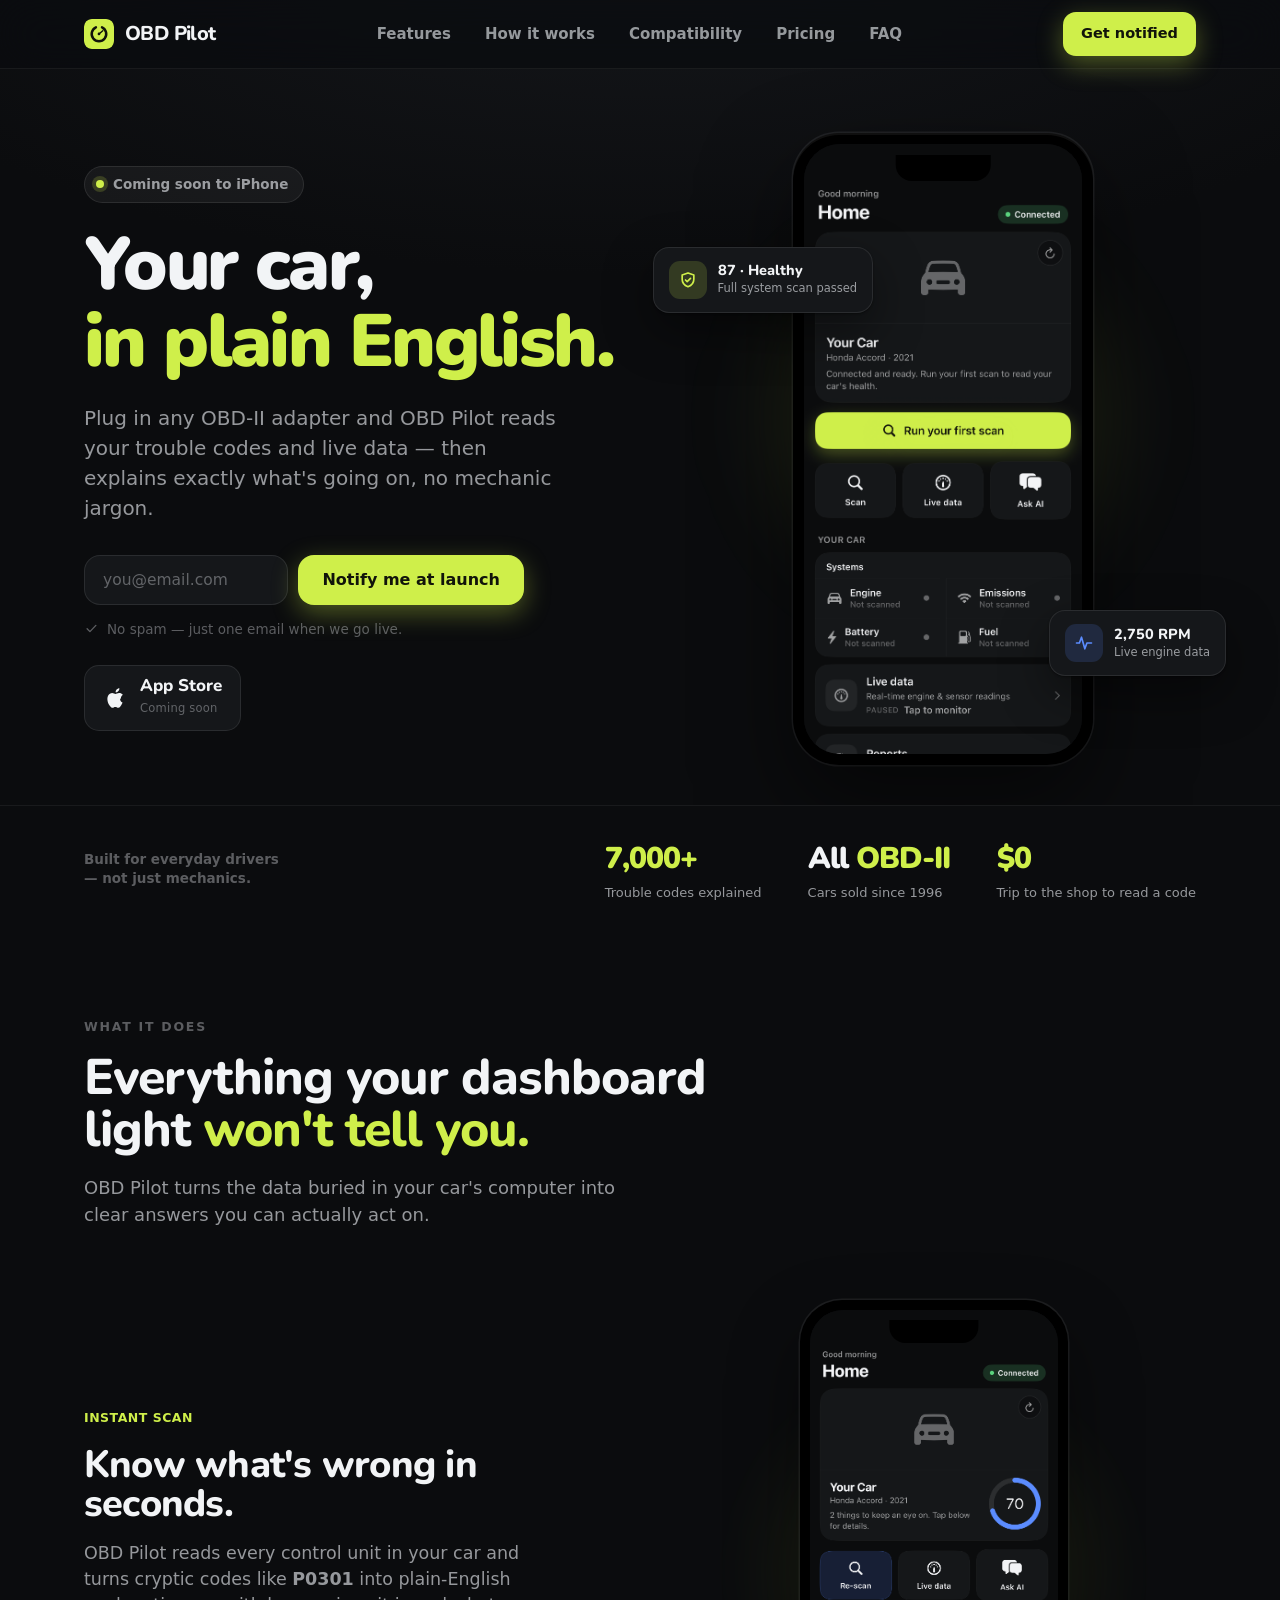
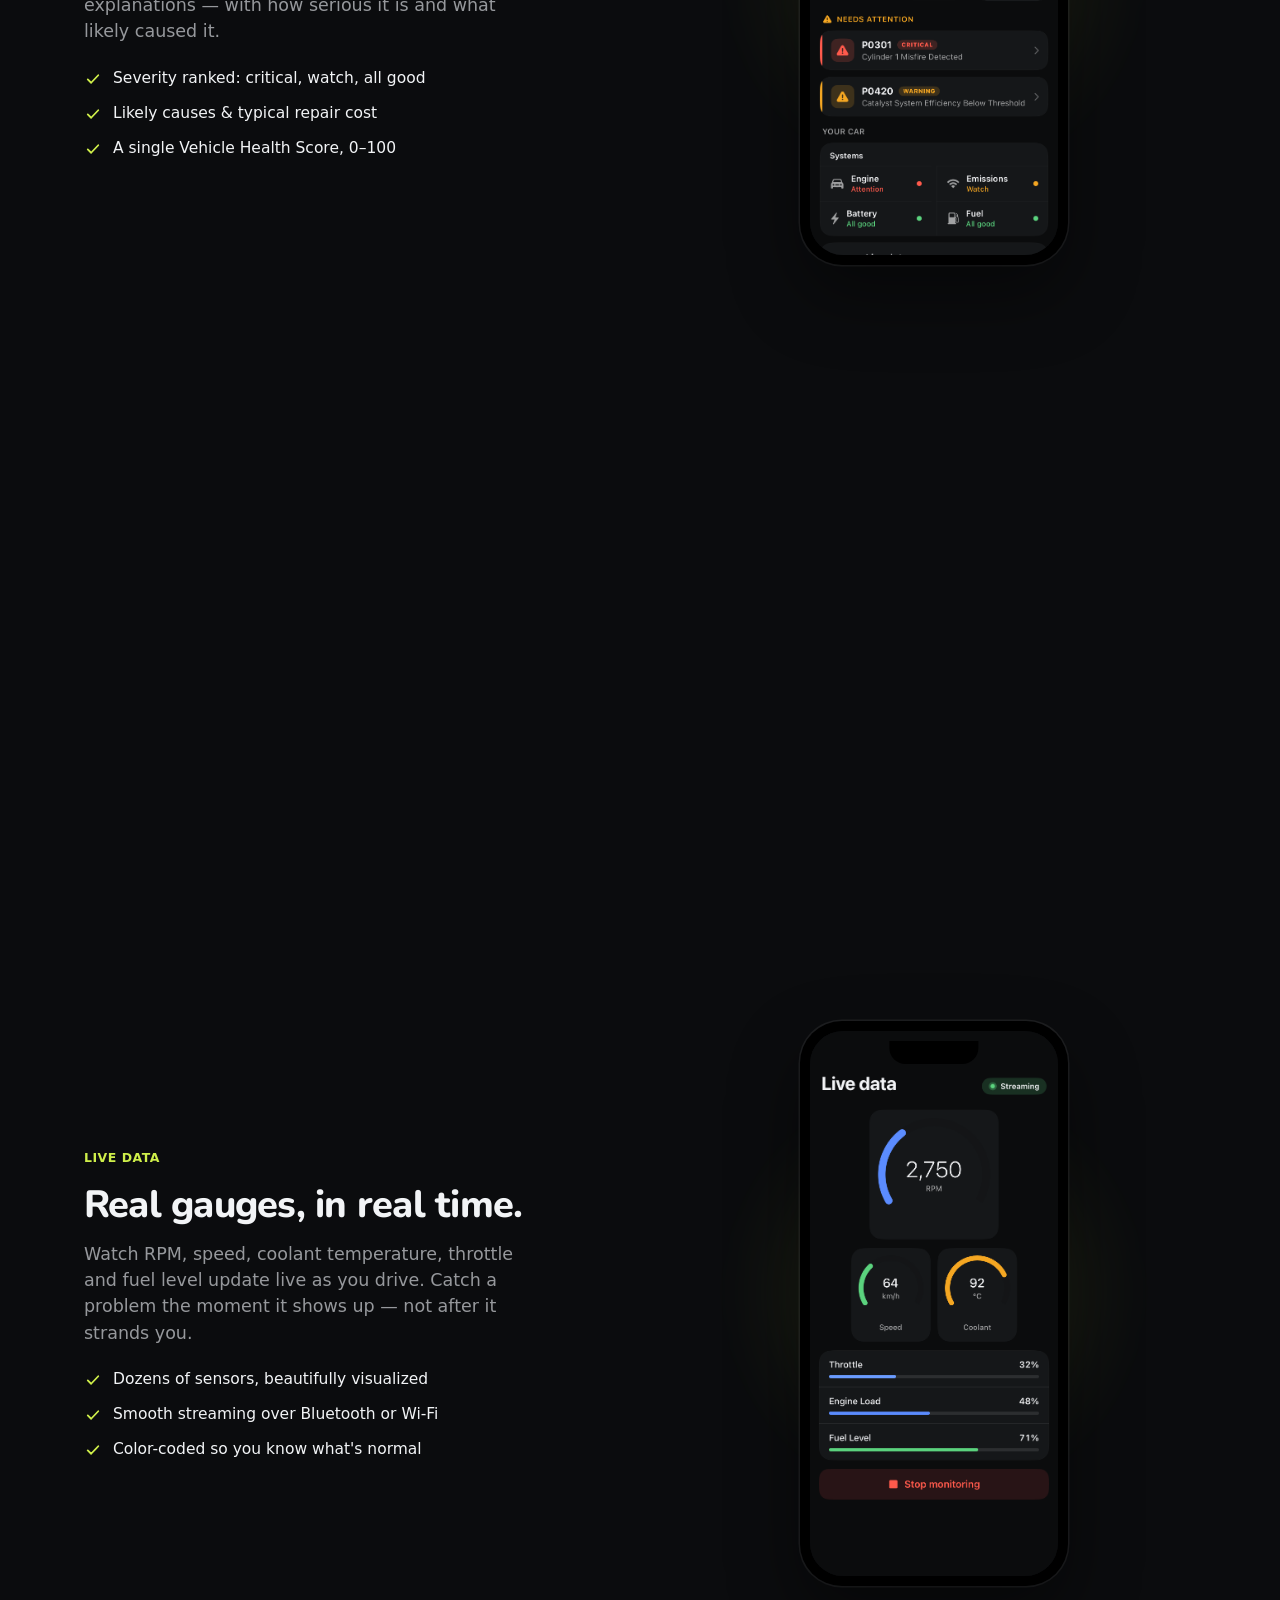
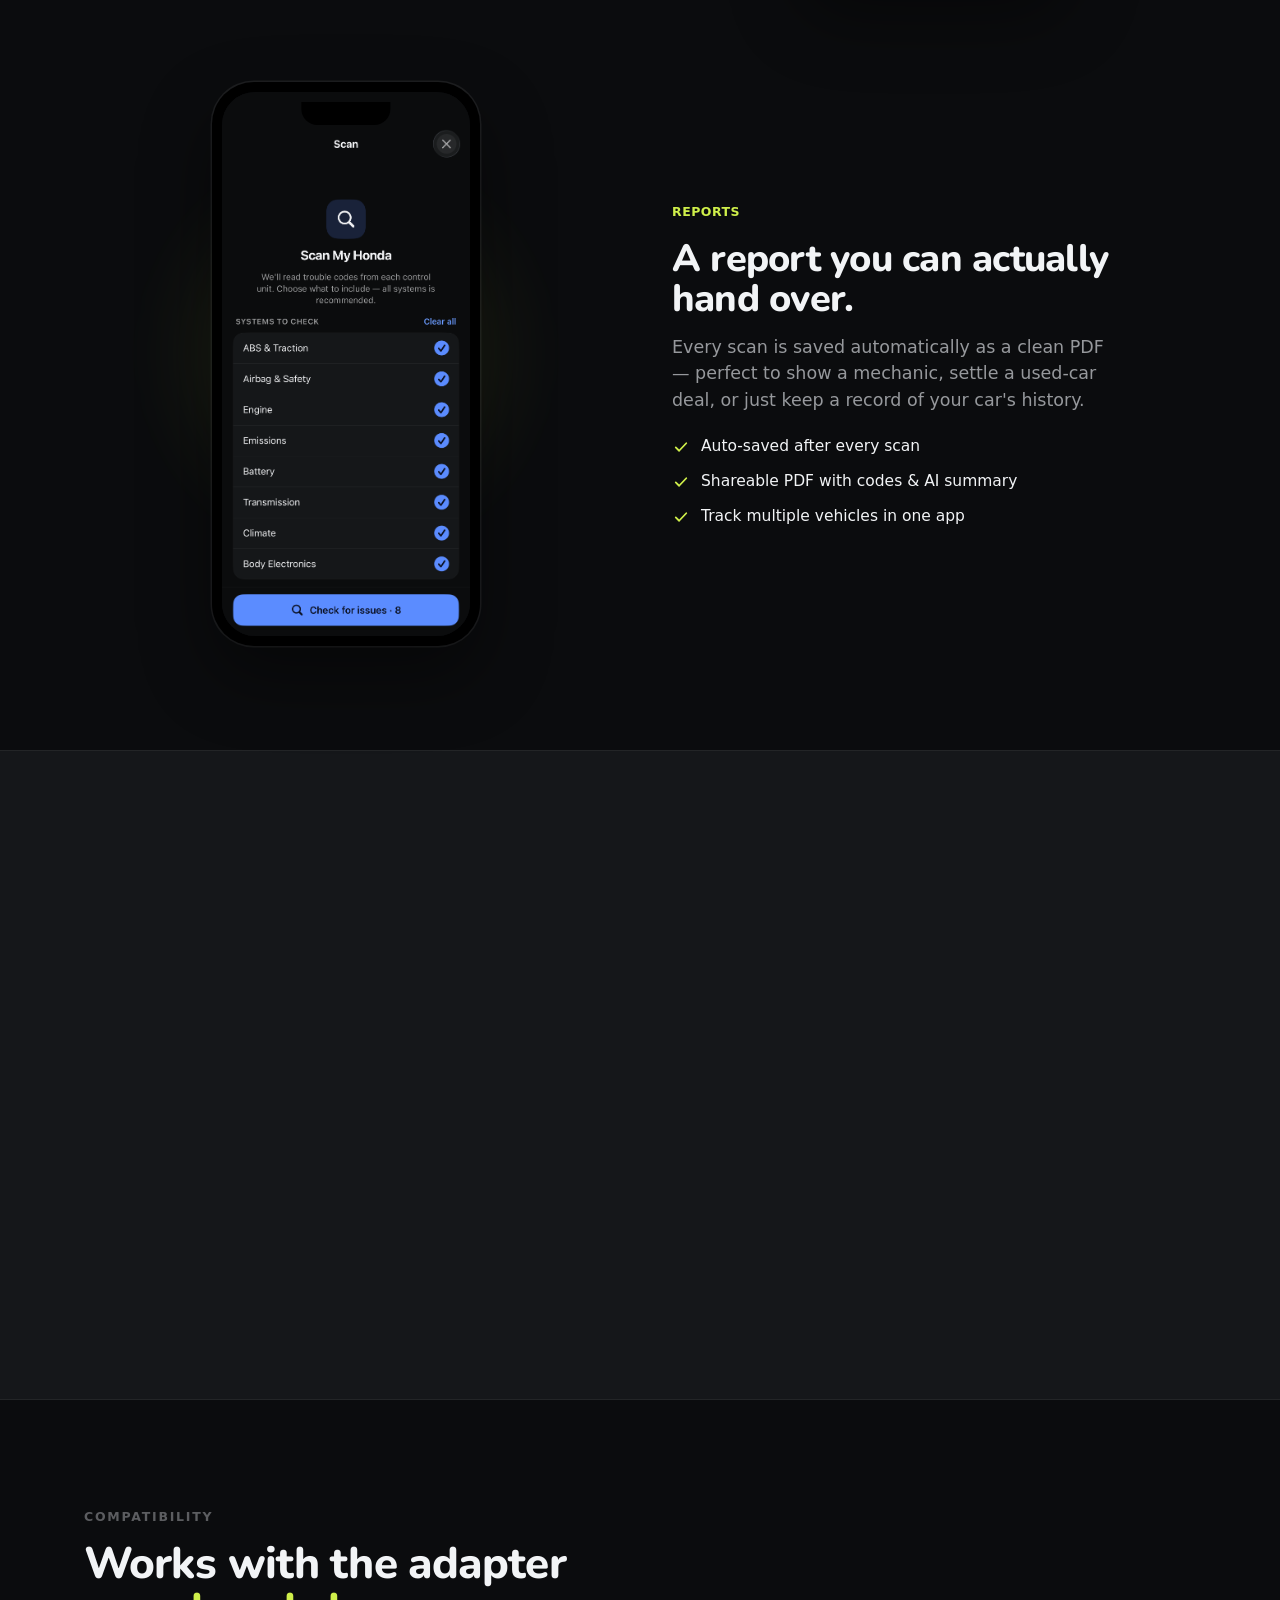
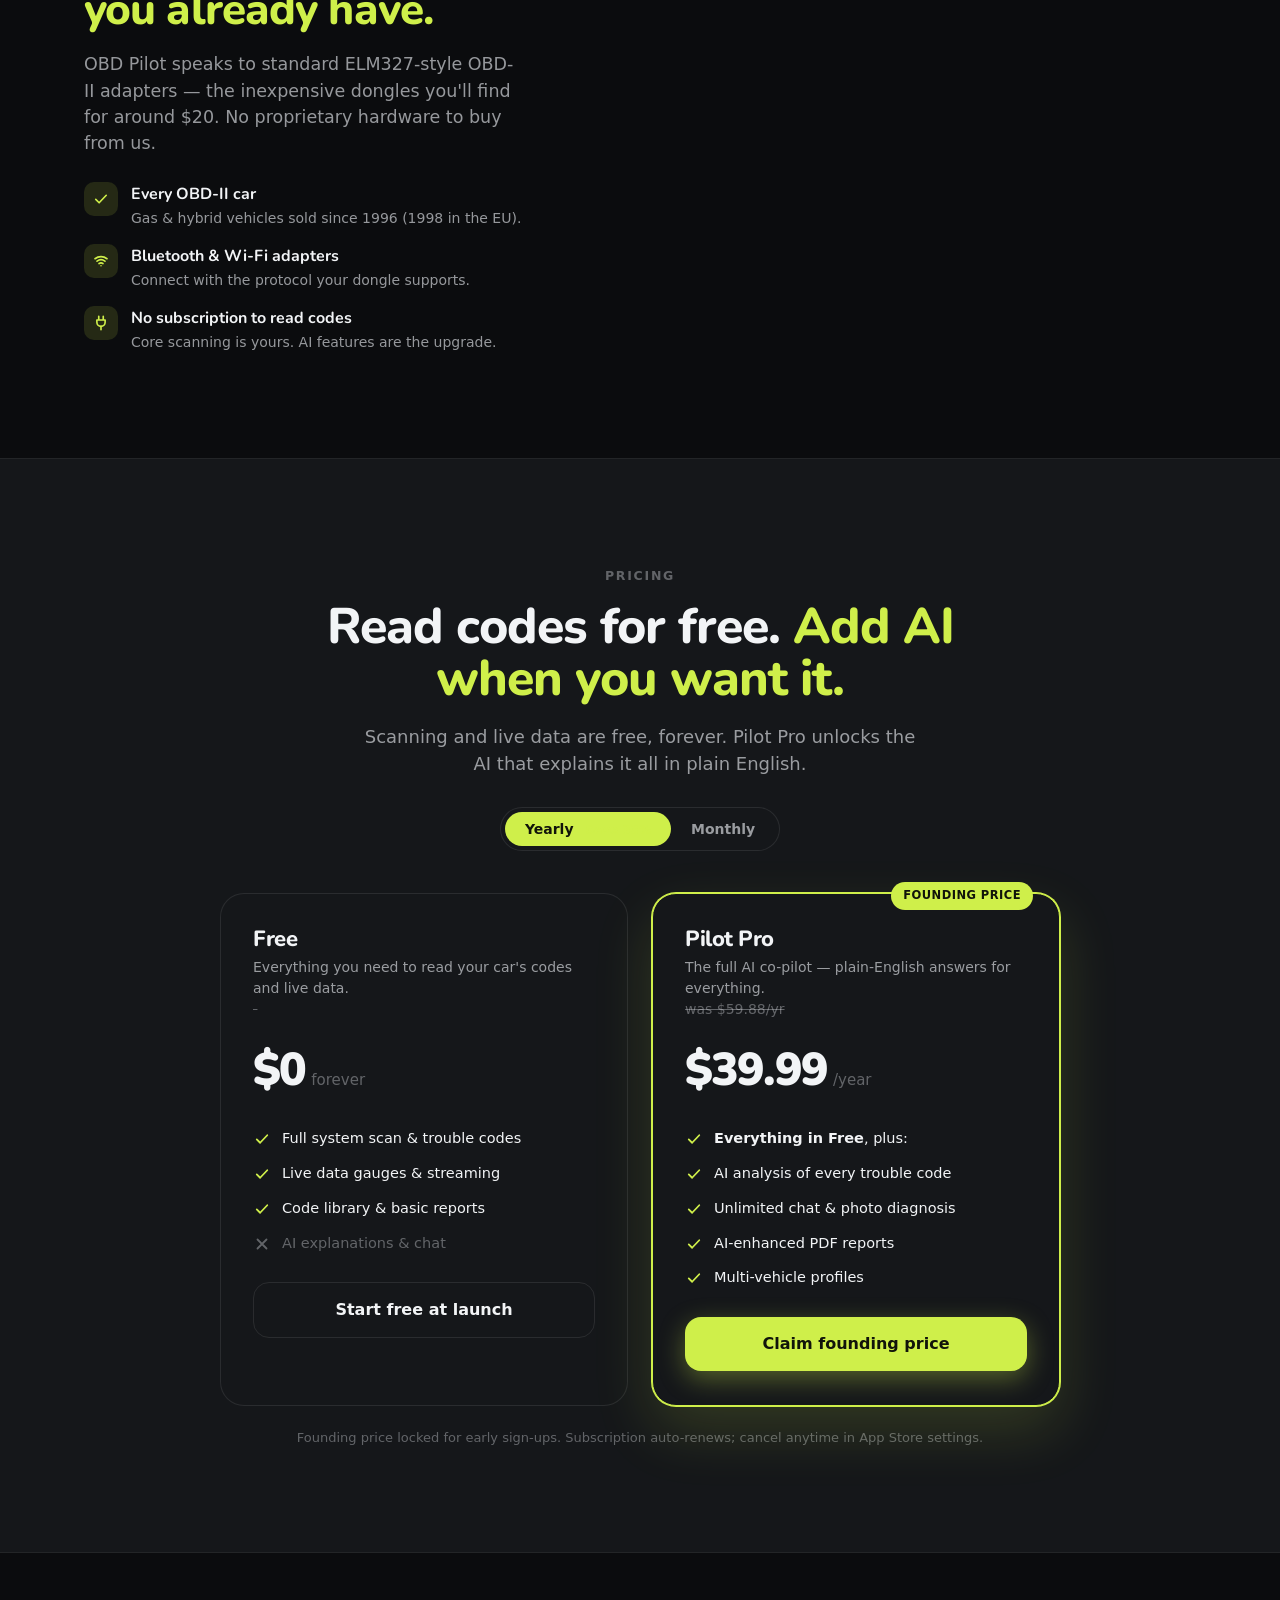
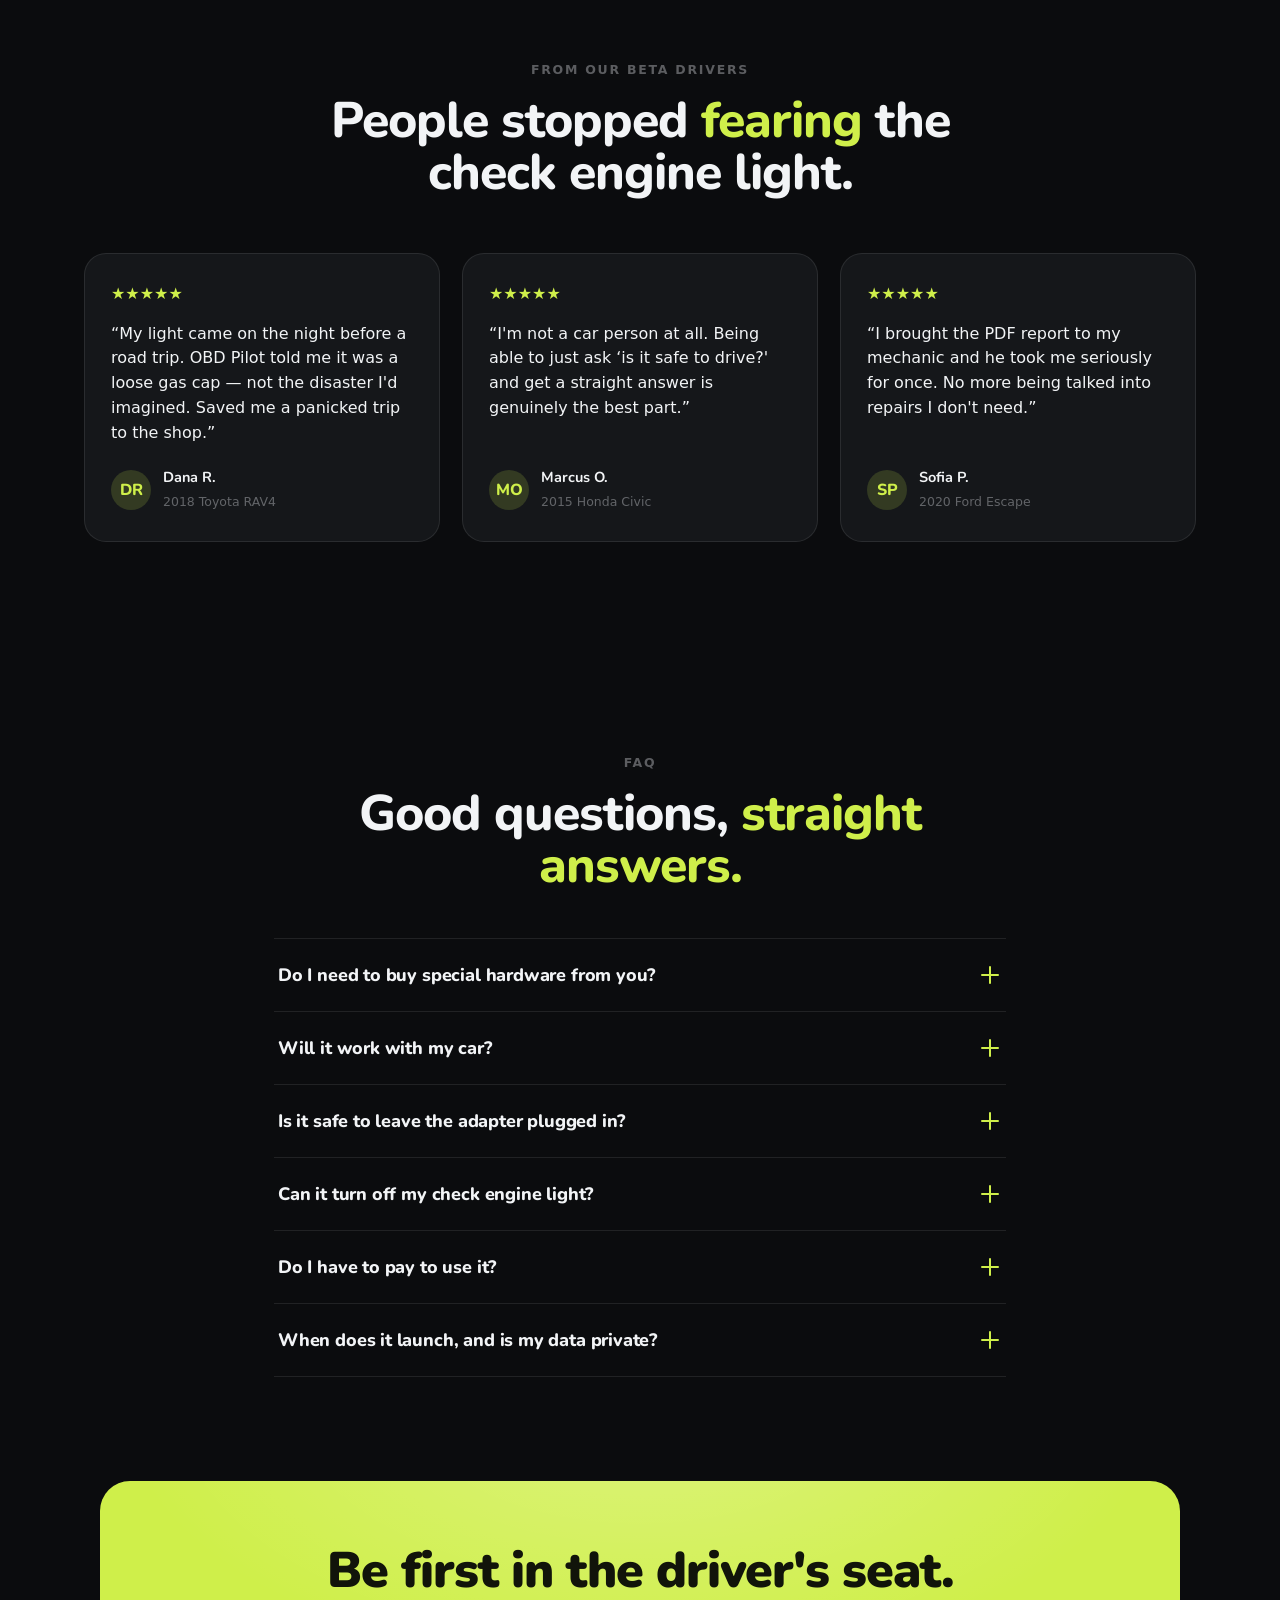
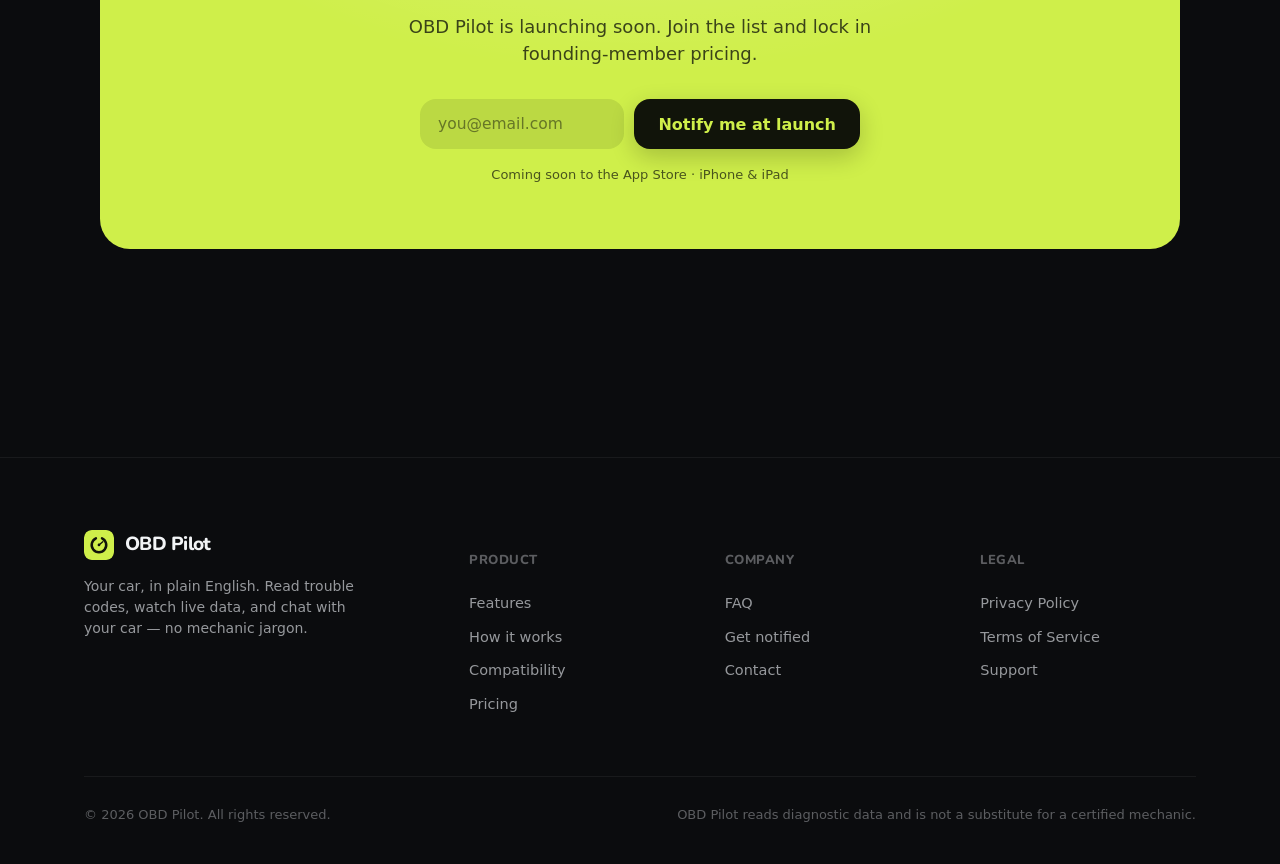
==== index.html @ a1b7cc57 "Add OBD Pilot pre-launch landing page Production build of the Claude Design landing page: dark + lim" ====
<!DOCTYPE html>
<html lang="en" data-theme="dark" data-accent="lime">
<head>
<meta charset="UTF-8" />
<meta name="viewport" content="width=device-width, initial-scale=1.0" />
<title>OBD Pilot — Your car, in plain English</title>
<meta name="description" content="OBD Pilot reads your car's trouble codes and live data, then explains everything in plain English. Plug in an OBD-II adapter and chat with your car." />

<!-- Favicon -->
<link rel="icon" type="image/png" href="assets/app-icon.png" />
<link rel="apple-touch-icon" href="assets/app-icon.png" />

<!-- Social sharing -->
<meta property="og:type" content="website" />
<meta property="og:title" content="OBD Pilot — Your car, in plain English" />
<meta property="og:description" content="Plug in any OBD-II adapter and OBD Pilot reads your trouble codes and live data — then explains exactly what's going on, no mechanic jargon." />
<meta property="og:image" content="assets/screen-home-lime.png" />
<meta name="twitter:card" content="summary_large_image" />
<meta name="twitter:title" content="OBD Pilot — Your car, in plain English" />
<meta name="twitter:description" content="Read trouble codes, watch live data, and chat with your car — no mechanic jargon." />
<meta name="twitter:image" content="assets/screen-home-lime.png" />

<link rel="preconnect" href="https://fonts.googleapis.com" />
<link rel="preconnect" href="https://fonts.gstatic.com" crossorigin />
<link href="https://fonts.googleapis.com/css2?family=Nunito:wght@400;500;600;700;800;900&display=swap" rel="stylesheet" />
<style>
/* ───────────────────────── Tokens ───────────────────────── */
:root{
  --round:"Nunito", ui-rounded, "SF Pro Rounded", system-ui, sans-serif;
  --sans:-apple-system, "SF Pro Text", system-ui, "Segoe UI", sans-serif;
  --mono:ui-monospace, "SF Mono", "Roboto Mono", monospace;
  --maxw:1160px;
  --radius:22px;
  --ease:cubic-bezier(.22,.61,.36,1);
}
/* Accent palettes (from DesignSystem.swift) */
html[data-accent="lime"]{ --accent:#CFEF4A; --accent-ink:#11140A; --accent-rgb:207,239,74; }
html[data-accent="blue"]{ --accent:#5B8CFF; --accent-ink:#0A1020; --accent-rgb:91,140,255; }
html[data-accent="amber"]{ --accent:#FFB23E; --accent-ink:#1A1206; --accent-rgb:255,178,62; }
html[data-accent="coral"]{ --accent:#FF6B57; --accent-ink:#1F0B07; --accent-rgb:255,107,87; }
/* Themes */
html[data-theme="dark"]{
  --bg:#0B0C0E; --bg-grad:radial-gradient(120% 70% at 50% -10%, #16181C 0%, #0B0C0E 58%);
  --surface:#15171A; --elevated:#1C1F23; --sunken:#0F1113;
  --hair:rgba(255,255,255,.09); --hair2:rgba(255,255,255,.06);
  --text:#F2F4F6; --text2:rgba(236,239,243,.62); --text3:rgba(236,239,243,.36);
  --chip:rgba(255,255,255,.05); --shadow:0 1px 2px rgba(0,0,0,.4),0 18px 50px rgba(0,0,0,.42);
  --nav-bg:rgba(11,12,14,.72);
}
html[data-theme="light"]{
  --bg:#F1F1EE; --bg-grad:linear-gradient(180deg,#F6F6F3 0%,#ECECE8 100%);
  --surface:#FFFFFF; --elevated:#FFFFFF; --sunken:#ECECE8;
  --hair:rgba(17,18,20,.10); --hair2:rgba(17,18,20,.06);
  --text:#16171B; --text2:rgba(40,42,48,.66); --text3:rgba(40,42,48,.42);
  --chip:#FFFFFF; --shadow:0 1px 2px rgba(17,18,20,.05),0 18px 44px rgba(17,18,20,.10);
  --nav-bg:rgba(245,245,242,.78);
}
*{box-sizing:border-box;}
html{scroll-behavior:smooth;}
body{
  margin:0; background:var(--bg); background-image:var(--bg-grad); background-attachment:fixed;
  color:var(--text); font-family:var(--sans); -webkit-font-smoothing:antialiased;
  line-height:1.5; overflow-x:hidden;
}
a{color:inherit;text-decoration:none;}
h1,h2,h3,h4{font-family:var(--round);margin:0;letter-spacing:-.02em;line-height:1.04;font-weight:800;}
p{margin:0;}
img{display:block;max-width:100%;}
.wrap{max-width:var(--maxw);margin:0 auto;padding:0 24px;}
.eyebrow{font-family:var(--sans);font-weight:700;font-size:12.5px;letter-spacing:.14em;text-transform:uppercase;color:var(--text3);}
.accent-text{color:var(--accent);}
.section{padding:104px 0;}
.section-head{max-width:680px;}
.section-head h2{font-size:clamp(30px,4.6vw,50px);}
.section-head p{margin-top:18px;font-size:18px;color:var(--text2);max-width:560px;}

/* ───────────────────────── Brand mark ───────────────────────── */
.brand-mark{width:1em;height:1em;display:block;}
.brand-mark .bg{fill:var(--accent);}
.brand-mark .ink{stroke:var(--accent-ink);fill:none;stroke-linecap:round;}
.brand-mark .ink-fill{fill:var(--accent-ink);}

/* ───────────────────────── Buttons ───────────────────────── */
.btn{display:inline-flex;align-items:center;justify-content:center;gap:9px;border:none;cursor:pointer;
  font-family:var(--sans);font-weight:700;font-size:16px;border-radius:16px;padding:15px 24px;
  transition:transform .15s var(--ease), box-shadow .2s, background .2s;white-space:nowrap;}
.btn:active{transform:scale(.98);}
.btn-primary{background:var(--accent);color:var(--accent-ink);box-shadow:0 8px 26px rgba(var(--accent-rgb),.34);}
.btn-primary:hover{box-shadow:0 12px 34px rgba(var(--accent-rgb),.46);transform:translateY(-1px);}
.btn-ghost{background:transparent;color:var(--text);border:1px solid var(--hair);}
.btn-ghost:hover{background:var(--chip);border-color:var(--text3);}
.btn-sm{padding:11px 18px;font-size:14.5px;border-radius:13px;}

/* ───────────────────────── Nav ───────────────────────── */
.nav{position:sticky;top:0;z-index:50;background:var(--nav-bg);
  -webkit-backdrop-filter:blur(22px) saturate(180%);backdrop-filter:blur(22px) saturate(180%);
  border-bottom:1px solid var(--hair2);}
.nav-inner{display:flex;align-items:center;justify-content:space-between;height:68px;}
.logo{display:flex;align-items:center;gap:11px;font-family:var(--round);font-weight:800;font-size:20px;letter-spacing:-.03em;}
.logo .brand-mark{font-size:30px;border-radius:8px;}
.nav-links{display:flex;align-items:center;gap:34px;}
.nav-links a{font-size:15px;font-weight:600;color:var(--text2);transition:color .15s;}
.nav-links a:hover{color:var(--text);}
.nav-cta{display:flex;align-items:center;gap:12px;}

/* ───────────────────────── Hero ───────────────────────── */
.hero{position:relative;padding:64px 0 40px;overflow:hidden;}
.hero-grid{display:grid;grid-template-columns:1.05fr .95fr;gap:48px;align-items:center;}
.pill{display:inline-flex;align-items:center;gap:9px;background:var(--chip);border:1px solid var(--hair);
  border-radius:100px;padding:7px 15px 7px 11px;font-size:13.5px;font-weight:600;color:var(--text2);}
.pill .dot{width:8px;height:8px;border-radius:50%;background:var(--accent);box-shadow:0 0 0 4px rgba(var(--accent-rgb),.18);}
.hero h1{font-size:clamp(40px,6.4vw,74px);margin-top:24px;font-weight:900;letter-spacing:-.035em;}
.hero h1 em{font-style:normal;color:var(--accent);}
.hero .lead{margin-top:22px;font-size:clamp(17px,2vw,20px);color:var(--text2);max-width:480px;}
.hero-form{margin-top:32px;display:flex;gap:10px;max-width:440px;}
.hero-form input{flex:1;min-width:0;background:var(--surface);border:1px solid var(--hair);color:var(--text);
  font-family:var(--sans);font-size:15.5px;padding:15px 18px;border-radius:16px;outline:none;transition:border-color .15s;}
.hero-form input::placeholder{color:var(--text3);}
.hero-form input:focus{border-color:var(--accent);}
.hero-note{margin-top:14px;display:flex;align-items:center;gap:8px;font-size:13.5px;color:var(--text3);}
.hero-note svg{flex-shrink:0;}
.storebadge{margin-top:26px;display:inline-flex;align-items:center;gap:11px;background:var(--surface);
  border:1px solid var(--hair);border-radius:15px;padding:11px 18px;}
.storebadge .apple{width:26px;height:26px;fill:var(--text);}
.storebadge b{font-family:var(--round);font-size:17px;font-weight:800;display:block;line-height:1.1;}
.storebadge span{font-size:11.5px;color:var(--text3);letter-spacing:.02em;}

/* phone */
.hero-phone{position:relative;display:flex;justify-content:center;}
.glow{position:absolute;width:78%;height:62%;top:14%;left:11%;border-radius:50%;
  background:radial-gradient(circle,rgba(var(--accent-rgb),.34),transparent 68%);filter:blur(46px);z-index:0;}
.phone{position:relative;z-index:1;width:300px;aspect-ratio:1206/2540;background:#000;border-radius:46px;
  padding:11px;box-shadow:0 2px 0 rgba(255,255,255,.06) inset, 0 40px 90px rgba(0,0,0,.5), 0 0 0 1.5px rgba(255,255,255,.08);}
.phone-screen{position:relative;width:100%;height:100%;border-radius:36px;overflow:hidden;background:#0B0C0E;}
.phone-screen img{width:100%;height:100%;object-fit:cover;object-position:top center;}
.notch{position:absolute;top:11px;left:50%;transform:translateX(-50%);width:34%;height:26px;background:#000;border-radius:0 0 16px 16px;z-index:3;}
.float-card{position:absolute;z-index:2;background:var(--surface);border:1px solid var(--hair);
  border-radius:16px;box-shadow:var(--shadow);padding:13px 15px;display:flex;align-items:center;gap:11px;}
.float-card .ico{width:38px;height:38px;border-radius:11px;display:flex;align-items:center;justify-content:center;flex-shrink:0;}
.float-card .ttl{font-family:var(--round);font-weight:800;font-size:14.5px;line-height:1.15;}
.float-card .sub{font-size:11.5px;color:var(--text2);margin-top:1px;}
.float-1{top:18%;left:-38px;}
.float-2{bottom:14%;right:-30px;}

@media (max-width:900px){
  .nav-links{display:none;}
  .hero-grid{grid-template-columns:1fr;gap:8px;text-align:center;}
  .hero{padding-top:36px;}
  .hero .lead{margin-left:auto;margin-right:auto;}
  .hero-form{margin-left:auto;margin-right:auto;}
  .hero-note,.pill{justify-content:center;}
  .hero-phone{margin-top:44px;}
  .section{padding:72px 0;}
  .section-head{margin-left:auto;margin-right:auto;text-align:center;}
}
@media (max-width:560px){
  .hero-form{flex-direction:column;}
  .float-1{left:-12px;} .float-2{right:-8px;}
  .phone{width:264px;}
}

/* ── Trust strip ── */
.trust{padding:30px 0 8px;border-top:1px solid var(--hair2);}
.trust-inner{display:flex;align-items:center;justify-content:space-between;gap:40px;flex-wrap:wrap;}
.trust-label{font-size:13.5px;color:var(--text3);font-weight:600;max-width:200px;line-height:1.4;}
.trust-stats{display:flex;gap:46px;flex-wrap:wrap;}
.trust-stat .n{font-family:var(--round);font-weight:900;font-size:30px;letter-spacing:-.03em;}
.trust-stat .n em{font-style:normal;color:var(--accent);}
.trust-stat .l{font-size:13px;color:var(--text2);margin-top:2px;}
@media (max-width:700px){.trust-inner{justify-content:center;text-align:center;}.trust-stats{gap:34px;justify-content:center;}.trust-label{text-align:center;max-width:none;}}

/* ── Features ── */
.feat{display:grid;grid-template-columns:1fr 1fr;gap:64px;align-items:center;margin-top:96px;}
.feat:first-of-type{margin-top:0;}
.feat.rev .feat-copy{order:2;}
.feat-tag{display:inline-flex;align-items:center;gap:8px;font-size:12.5px;font-weight:700;letter-spacing:.04em;
  text-transform:uppercase;color:var(--accent);}
.feat-copy h3{font-size:clamp(26px,3.4vw,38px);margin-top:16px;font-weight:800;}
.feat-copy p{margin-top:16px;font-size:17.5px;color:var(--text2);max-width:440px;}
.feat-list{margin:22px 0 0;padding:0;list-style:none;display:flex;flex-direction:column;gap:12px;}
.feat-list li{display:flex;align-items:flex-start;gap:11px;font-size:15.5px;color:var(--text);}
.feat-list svg{flex-shrink:0;margin-top:3px;color:var(--accent);}
.feat-media{display:flex;justify-content:center;position:relative;}
.feat-media .glow{width:74%;height:56%;top:20%;left:13%;opacity:.8;}
.feat-phone{position:relative;z-index:1;width:268px;aspect-ratio:1206/2540;background:#000;border-radius:42px;
  padding:10px;box-shadow:0 30px 70px rgba(0,0,0,.42), 0 0 0 1.5px rgba(255,255,255,.08);}
.feat-phone .phone-screen{border-radius:33px;}
.feat-phone .notch{height:23px;width:36%;top:10px;}
.img-debezel{transform:scale(1.085);transform-origin:center;}
@media (max-width:860px){
  .feat,.feat.rev{grid-template-columns:1fr;gap:34px;text-align:center;}
  .feat.rev .feat-copy{order:0;}
  .feat-copy p,.feat-list{margin-left:auto;margin-right:auto;}
  .feat-list li{text-align:left;}
  .feat-tag{justify-content:center;}
}

/* ── How it works ── */
.how{background:var(--surface);border-top:1px solid var(--hair2);border-bottom:1px solid var(--hair2);}
.steps{display:grid;grid-template-columns:repeat(3,1fr);gap:26px;margin-top:56px;counter-reset:step;}
.step{position:relative;background:var(--bg);border:1px solid var(--hair);border-radius:var(--radius);padding:30px 26px 28px;}
.step .num{width:42px;height:42px;border-radius:13px;background:rgba(var(--accent-rgb),.14);color:var(--accent);
  font-family:var(--round);font-weight:900;font-size:19px;display:flex;align-items:center;justify-content:center;}
.step h4{font-size:20px;margin-top:20px;font-weight:800;}
.step p{margin-top:9px;font-size:15px;color:var(--text2);}
.step-line{position:absolute;top:51px;right:-26px;width:26px;height:2px;background:var(--hair);z-index:0;}
.step:last-child .step-line{display:none;}
@media (max-width:760px){.steps{grid-template-columns:1fr;}.step-line{display:none;}}

/* ── Device ── */
.device-grid{display:grid;grid-template-columns:1fr 1fr;gap:56px;align-items:center;}
.device-art{position:relative;border-radius:var(--radius);overflow:hidden;border:1px solid var(--hair);
  background:var(--surface);aspect-ratio:4/3;display:flex;align-items:center;justify-content:center;}
.placeholder{position:absolute;inset:0;background:
  repeating-linear-gradient(45deg,var(--sunken),var(--sunken) 11px,transparent 11px,transparent 22px);}
.placeholder-label{position:relative;font-family:var(--mono);font-size:12.5px;color:var(--text3);letter-spacing:.04em;
  background:var(--bg);border:1px dashed var(--hair);border-radius:10px;padding:9px 14px;text-align:center;max-width:78%;}
.device-art .dongle{position:relative;z-index:1;display:flex;flex-direction:column;align-items:center;gap:18px;}
.dongle-body{width:118px;height:84px;border-radius:14px 14px 18px 18px;background:linear-gradient(180deg,#23262b,#15171A);
  border:1px solid var(--hair);box-shadow:var(--shadow);position:relative;display:flex;align-items:flex-end;justify-content:center;}
.dongle-body .led{position:absolute;top:13px;left:50%;transform:translateX(-50%);width:9px;height:9px;border-radius:50%;
  background:var(--accent);box-shadow:0 0 12px 2px rgba(var(--accent-rgb),.6);}
.dongle-body .pins{width:64px;height:18px;background:#0a0b0d;border-radius:3px;margin-bottom:-9px;
  border-top:3px solid #2c2f35;}
.device-checks{margin:26px 0 0;padding:0;list-style:none;display:flex;flex-direction:column;gap:14px;}
.device-checks li{display:flex;align-items:flex-start;gap:13px;}
.device-checks .ic{width:34px;height:34px;border-radius:10px;background:rgba(var(--accent-rgb),.13);flex-shrink:0;
  display:flex;align-items:center;justify-content:center;color:var(--accent);}
.device-checks b{font-family:var(--round);font-size:16px;display:block;}
.device-checks span{font-size:14px;color:var(--text2);}
@media (max-width:860px){.device-grid{grid-template-columns:1fr;gap:34px;}.device-art{order:-1;}}

/* ── Pricing ── */
.price-head{max-width:680px;}
.bill-toggle{display:inline-flex;background:var(--surface);border:1px solid var(--hair);border-radius:100px;padding:4px;margin-top:30px;}
.bill-toggle button{border:none;background:transparent;color:var(--text2);font-family:var(--sans);font-weight:700;
  font-size:14px;padding:9px 20px;border-radius:100px;cursor:pointer;transition:all .15s;}
.bill-toggle button.on{background:var(--accent);color:var(--accent-ink);}
.bill-save{font-size:12px;color:var(--accent);font-weight:700;margin-left:7px;}
.plans{display:grid;grid-template-columns:1fr 1fr;gap:24px;margin-top:42px;max-width:840px;}
.plan{background:var(--surface);border:1px solid var(--hair);border-radius:24px;padding:34px 32px;position:relative;}
.plan.pro{border-color:var(--accent);box-shadow:0 0 0 1px var(--accent), 0 24px 60px rgba(var(--accent-rgb),.16);}
.plan .badge{position:absolute;top:-12px;right:26px;background:var(--accent);color:var(--accent-ink);
  font-size:11.5px;font-weight:800;letter-spacing:.04em;text-transform:uppercase;padding:5px 12px;border-radius:100px;}
.plan h3{font-size:22px;font-weight:800;}
.plan .desc{font-size:14px;color:var(--text2);margin-top:6px;min-height:40px;}
.plan .price{display:flex;align-items:baseline;gap:6px;margin:18px 0 4px;}
.plan .price .amt{font-family:var(--round);font-weight:900;font-size:46px;letter-spacing:-.04em;}
.plan .price .per{font-size:15px;color:var(--text3);}
.plan .strike{font-size:14px;color:var(--text3);text-decoration:line-through;height:18px;}
.plan ul{list-style:none;margin:24px 0 28px;padding:0;display:flex;flex-direction:column;gap:13px;}
.plan li{display:flex;align-items:flex-start;gap:11px;font-size:14.5px;color:var(--text);}
.plan li svg{flex-shrink:0;margin-top:2px;color:var(--accent);}
.plan li.muted{color:var(--text3);}
.plan li.muted svg{color:var(--text3);}
.plan .btn{width:100%;}
@media (max-width:760px){.plans{grid-template-columns:1fr;}}

/* ── Testimonials ── */
.quotes{display:grid;grid-template-columns:repeat(3,1fr);gap:22px;margin-top:54px;}
.quote{background:var(--surface);border:1px solid var(--hair);border-radius:var(--radius);padding:28px 26px;display:flex;flex-direction:column;}
.quote .stars{display:flex;gap:3px;color:var(--accent);margin-bottom:16px;}
.quote p{font-size:16px;color:var(--text);line-height:1.55;flex:1;}
.quote .who{display:flex;align-items:center;gap:12px;margin-top:22px;}
.quote .av{width:40px;height:40px;border-radius:50%;background:rgba(var(--accent-rgb),.16);color:var(--accent);
  font-family:var(--round);font-weight:800;font-size:16px;display:flex;align-items:center;justify-content:center;}
.quote .who b{font-size:14.5px;display:block;font-family:var(--round);}
.quote .who span{font-size:12.5px;color:var(--text3);}
@media (max-width:820px){.quotes{grid-template-columns:1fr;}}

/* ── FAQ ── */
.faq-wrap{max-width:780px;margin:0 auto;}
.faq-list{margin-top:46px;border-top:1px solid var(--hair);}
.faq-item{border-bottom:1px solid var(--hair);}
.faq-q{width:100%;background:none;border:none;cursor:pointer;text-align:left;display:flex;align-items:center;
  justify-content:space-between;gap:18px;padding:24px 4px;color:var(--text);font-family:var(--round);
  font-weight:800;font-size:18px;letter-spacing:-.01em;}
.faq-q .icn{flex-shrink:0;width:24px;height:24px;position:relative;transition:transform .25s var(--ease);}
.faq-q .icn::before,.faq-q .icn::after{content:"";position:absolute;background:var(--accent);border-radius:2px;}
.faq-q .icn::before{top:11px;left:3px;right:3px;height:2px;}
.faq-q .icn::after{left:11px;top:3px;bottom:3px;width:2px;transition:transform .25s var(--ease);}
.faq-item.open .faq-q .icn::after{transform:scaleY(0);}
.faq-a{max-height:0;overflow:hidden;transition:max-height .3s var(--ease);}
.faq-a p{padding:0 4px 24px;font-size:15.5px;color:var(--text2);max-width:660px;}

/* ── Final CTA ── */
.cta-band{margin:0 auto;max-width:1080px;background:var(--accent);border-radius:30px;padding:64px 48px;text-align:center;position:relative;overflow:hidden;}
.cta-band::before{content:"";position:absolute;inset:0;background:radial-gradient(80% 120% at 50% -20%,rgba(255,255,255,.28),transparent 60%);}
.cta-band > *{position:relative;}
.cta-band h2{color:var(--accent-ink);font-size:clamp(30px,4.6vw,50px);font-weight:900;}
.cta-band p{color:var(--accent-ink);opacity:.78;font-size:18px;margin-top:16px;max-width:520px;margin-left:auto;margin-right:auto;}
.cta-form{margin:32px auto 0;display:flex;gap:10px;max-width:440px;}
.cta-form input{flex:1;min-width:0;border:none;border-radius:16px;padding:16px 18px;font-family:var(--sans);font-size:15.5px;
  background:rgba(17,20,10,.1);color:var(--accent-ink);outline:none;}
.cta-form input::placeholder{color:rgba(17,20,10,.5);}
.cta-form .btn{background:var(--accent-ink);color:var(--accent);box-shadow:0 8px 24px rgba(0,0,0,.2);}
.cta-form .btn:hover{transform:translateY(-1px);}
.cta-mini{margin-top:16px;font-size:13px;color:var(--accent-ink);opacity:.7;}
@media (max-width:560px){.cta-form{flex-direction:column;}.cta-band{padding:48px 26px;}}

/* ── Footer ── */
.footer{padding:72px 0 40px;border-top:1px solid var(--hair2);margin-top:104px;}
.footer-grid{display:grid;grid-template-columns:1.6fr 1fr 1fr 1fr;gap:40px;}
.footer .logo{font-size:19px;}
.footer-blurb{font-size:14px;color:var(--text2);margin-top:16px;max-width:280px;}
.footer-col h5{font-family:var(--round);font-size:13px;font-weight:800;letter-spacing:.04em;text-transform:uppercase;color:var(--text3);margin-bottom:16px;}
.footer-col a{display:block;font-size:14.5px;color:var(--text2);padding:6px 0;transition:color .15s;}
.footer-col a:hover{color:var(--accent);}
.footer-bottom{display:flex;align-items:center;justify-content:space-between;gap:20px;flex-wrap:wrap;
  margin-top:54px;padding-top:28px;border-top:1px solid var(--hair2);font-size:13px;color:var(--text3);}
@media (max-width:760px){.footer-grid{grid-template-columns:1fr 1fr;gap:32px;}.footer .footer-brand{grid-column:1/-1;}}
</style>
</head>
<body>

<!-- ███████████████ NAV ███████████████ -->
<header class="nav">
  <div class="wrap nav-inner">
    <a class="logo" href="#top">
      <svg class="brand-mark" viewBox="0 0 132 132" aria-hidden="true">
        <rect class="bg" width="132" height="132" rx="29.7"></rect>
        <g transform="translate(15.84 15.84)">
          <path class="ink" d="M63.52 21.0 A32 32 0 1 1 36.48 21.0" stroke-width="11"></path>
          <line class="ink" x1="50" y1="50" x2="66.85" y2="35.86" stroke-width="6.5"></line>
          <circle class="ink-fill" cx="74.5" cy="29.4" r="3.6"></circle>
          <circle class="ink-fill" cx="50" cy="50" r="6"></circle>
        </g>
      </svg>
      OBD Pilot
    </a>
    <nav class="nav-links">
      <a href="#features">Features</a>
      <a href="#how">How it works</a>
      <a href="#device">Compatibility</a>
      <a href="#pricing">Pricing</a>
      <a href="#faq">FAQ</a>
    </nav>
    <div class="nav-cta">
      <a href="#notify" class="btn btn-primary btn-sm">Get notified</a>
    </div>
  </div>
</header>

<main id="top">

<!-- ███████████████ HERO ███████████████ -->
<section class="hero">
  <div class="wrap hero-grid">
    <div class="hero-copy">
      <span class="pill"><span class="dot"></span> Coming soon to iPhone</span>
      <h1>Your car,<br /><em>in plain English.</em></h1>
      <p class="lead">Plug in any OBD-II adapter and OBD Pilot reads your trouble codes and live data — then explains exactly what's going on, no mechanic jargon.</p>
      <form class="hero-form" id="notify" onsubmit="return obdNotify(event)">
        <input type="email" name="email" required placeholder="you@email.com" aria-label="Email address" />
        <button type="submit" class="btn btn-primary">Notify me at launch</button>
      </form>
      <div class="hero-note" id="notify-note">
        <svg width="15" height="15" viewBox="0 0 24 24" fill="none" stroke="currentColor" stroke-width="2.2" stroke-linecap="round" stroke-linejoin="round"><path d="M5 12.5l4.5 4.5L19 7"/></svg>
        No spam — just one email when we go live.
      </div>
      <div class="storebadge">
        <svg class="apple" viewBox="0 0 24 24"><path d="M16.4 12.6c0-2.3 1.9-3.4 2-3.5-1.1-1.6-2.8-1.8-3.4-1.8-1.4-.1-2.8.9-3.5.9-.7 0-1.8-.8-3-.8-1.5 0-2.9.9-3.7 2.3-1.6 2.7-.4 6.8 1.1 9 .7 1.1 1.6 2.3 2.7 2.2 1.1 0 1.5-.7 2.8-.7s1.6.7 2.8.7 1.9-1.1 2.6-2.2c.8-1.2 1.2-2.4 1.2-2.5-.1 0-2.3-.9-2.3-3.5zM14.2 5.6c.6-.7 1-1.7.9-2.7-.9 0-1.9.6-2.5 1.3-.6.6-1 1.6-.9 2.6 1 .1 1.9-.5 2.5-1.2z"/></svg>
        <div><b>App Store</b><span>Coming soon</span></div>
      </div>
    </div>

    <div class="hero-phone">
      <div class="glow"></div>
      <div class="float-card float-1">
        <div class="ico" style="background:rgba(var(--accent-rgb),.16);">
          <svg width="20" height="20" viewBox="0 0 24 24" fill="none" stroke="var(--accent)" stroke-width="2" stroke-linecap="round" stroke-linejoin="round"><path d="M12 3.5l7 2.5v5c0 4.4-3 7.6-7 9-4-1.4-7-4.6-7-9V6z"/><path d="M9 12l2 2 4-4"/></svg>
        </div>
        <div><div class="ttl">87 · Healthy</div><div class="sub">Full system scan passed</div></div>
      </div>
      <div class="float-card float-2">
        <div class="ico" style="background:rgba(91,140,255,.16);">
          <svg width="20" height="20" viewBox="0 0 24 24" fill="none" stroke="#5B8CFF" stroke-width="2" stroke-linecap="round" stroke-linejoin="round"><path d="M3 12h3.5l2.5-7 4 14 2.5-7H21"/></svg>
        </div>
        <div><div class="ttl">2,750 RPM</div><div class="sub">Live engine data</div></div>
      </div>
      <div class="phone">
        <div class="phone-screen">
          <div class="notch"></div>
          <img src="assets/screen-home-lime.png" alt="OBD Pilot home screen showing vehicle health" />
        </div>
      </div>
    </div>
  </div>
</section>

<!-- ███████████████ TRUST STRIP ███████████████ -->
<section class="trust">
  <div class="wrap trust-inner">
    <div class="trust-label">Built for everyday drivers — not just mechanics.</div>
    <div class="trust-stats">
      <div class="trust-stat"><div class="n"><em>7,000+</em></div><div class="l">Trouble codes explained</div></div>
      <div class="trust-stat"><div class="n">All <em>OBD-II</em></div><div class="l">Cars sold since 1996</div></div>
      <div class="trust-stat"><div class="n"><em>$0</em></div><div class="l">Trip to the shop to read a code</div></div>
    </div>
  </div>
</section>

<!-- ███████████████ FEATURES ███████████████ -->
<section class="section" id="features">
  <div class="wrap">
    <div class="section-head">
      <span class="eyebrow">What it does</span>
      <h2 style="margin-top:14px;">Everything your dashboard light <span class="accent-text">won't tell you.</span></h2>
      <p>OBD Pilot turns the data buried in your car's computer into clear answers you can actually act on.</p>
    </div>

    <div style="margin-top:72px;">
      <!-- Feature 1 -->
      <div class="feat">
        <div class="feat-copy">
          <span class="feat-tag">Instant scan</span>
          <h3>Know what's wrong in seconds.</h3>
          <p>OBD Pilot reads every control unit in your car and turns cryptic codes like <strong>P0301</strong> into plain-English explanations — with how serious it is and what likely caused it.</p>
          <ul class="feat-list">
            <li><svg width="18" height="18" viewBox="0 0 24 24" fill="none" stroke="currentColor" stroke-width="2.4" stroke-linecap="round" stroke-linejoin="round"><path d="M5 12.5l4.5 4.5L19 7"/></svg> Severity ranked: critical, watch, all good</li>
            <li><svg width="18" height="18" viewBox="0 0 24 24" fill="none" stroke="currentColor" stroke-width="2.4" stroke-linecap="round" stroke-linejoin="round"><path d="M5 12.5l4.5 4.5L19 7"/></svg> Likely causes &amp; typical repair cost</li>
            <li><svg width="18" height="18" viewBox="0 0 24 24" fill="none" stroke="currentColor" stroke-width="2.4" stroke-linecap="round" stroke-linejoin="round"><path d="M5 12.5l4.5 4.5L19 7"/></svg> A single Vehicle Health Score, 0–100</li>
          </ul>
        </div>
        <div class="feat-media">
          <div class="glow"></div>
          <div class="feat-phone"><div class="phone-screen"><div class="notch"></div>
            <img src="assets/screen-codes.png" alt="Scan results showing trouble codes P0301 and P0420" /></div></div>
        </div>
      </div>

      <!-- Feature 2 -->
      <div class="feat rev">
        <div class="feat-copy">
          <span class="feat-tag">Ask AI</span>
          <h3>Chat with your car.</h3>
          <p>“Why is my check engine light on?” Ask in your own words and get a calm, clear answer grounded in your car's <strong>actual</strong> live data — not a generic forum thread.</p>
          <ul class="feat-list">
            <li><svg width="18" height="18" viewBox="0 0 24 24" fill="none" stroke="currentColor" stroke-width="2.4" stroke-linecap="round" stroke-linejoin="round"><path d="M5 12.5l4.5 4.5L19 7"/></svg> Snap a photo of a warning light or part</li>
            <li><svg width="18" height="18" viewBox="0 0 24 24" fill="none" stroke="currentColor" stroke-width="2.4" stroke-linecap="round" stroke-linejoin="round"><path d="M5 12.5l4.5 4.5L19 7"/></svg> “Is it safe to drive?” — answered honestly</li>
            <li><svg width="18" height="18" viewBox="0 0 24 24" fill="none" stroke="currentColor" stroke-width="2.4" stroke-linecap="round" stroke-linejoin="round"><path d="M5 12.5l4.5 4.5L19 7"/></svg> Follow-up questions, like texting a friend</li>
          </ul>
        </div>
        <div class="feat-media">
          <div class="glow"></div>
          <div class="feat-phone"><div class="phone-screen"><div class="notch"></div>
            <img class="img-debezel" src="assets/screen-chat.png" alt="Chat conversation with the car assistant" /></div></div>
        </div>
      </div>

      <!-- Feature 3 -->
      <div class="feat">
        <div class="feat-copy">
          <span class="feat-tag">Live data</span>
          <h3>Real gauges, in real time.</h3>
          <p>Watch RPM, speed, coolant temperature, throttle and fuel level update live as you drive. Catch a problem the moment it shows up — not after it strands you.</p>
          <ul class="feat-list">
            <li><svg width="18" height="18" viewBox="0 0 24 24" fill="none" stroke="currentColor" stroke-width="2.4" stroke-linecap="round" stroke-linejoin="round"><path d="M5 12.5l4.5 4.5L19 7"/></svg> Dozens of sensors, beautifully visualized</li>
            <li><svg width="18" height="18" viewBox="0 0 24 24" fill="none" stroke="currentColor" stroke-width="2.4" stroke-linecap="round" stroke-linejoin="round"><path d="M5 12.5l4.5 4.5L19 7"/></svg> Smooth streaming over Bluetooth or Wi-Fi</li>
            <li><svg width="18" height="18" viewBox="0 0 24 24" fill="none" stroke="currentColor" stroke-width="2.4" stroke-linecap="round" stroke-linejoin="round"><path d="M5 12.5l4.5 4.5L19 7"/></svg> Color-coded so you know what's normal</li>
          </ul>
        </div>
        <div class="feat-media">
          <div class="glow"></div>
          <div class="feat-phone"><div class="phone-screen"><div class="notch"></div>
            <img src="assets/screen-live.png" alt="Live data view with RPM, speed and coolant gauges" /></div></div>
        </div>
      </div>

      <!-- Feature 4 -->
      <div class="feat rev">
        <div class="feat-copy">
          <span class="feat-tag">Reports</span>
          <h3>A report you can actually hand over.</h3>
          <p>Every scan is saved automatically as a clean PDF — perfect to show a mechanic, settle a used-car deal, or just keep a record of your car's history.</p>
          <ul class="feat-list">
            <li><svg width="18" height="18" viewBox="0 0 24 24" fill="none" stroke="currentColor" stroke-width="2.4" stroke-linecap="round" stroke-linejoin="round"><path d="M5 12.5l4.5 4.5L19 7"/></svg> Auto-saved after every scan</li>
            <li><svg width="18" height="18" viewBox="0 0 24 24" fill="none" stroke="currentColor" stroke-width="2.4" stroke-linecap="round" stroke-linejoin="round"><path d="M5 12.5l4.5 4.5L19 7"/></svg> Shareable PDF with codes &amp; AI summary</li>
            <li><svg width="18" height="18" viewBox="0 0 24 24" fill="none" stroke="currentColor" stroke-width="2.4" stroke-linecap="round" stroke-linejoin="round"><path d="M5 12.5l4.5 4.5L19 7"/></svg> Track multiple vehicles in one app</li>
          </ul>
        </div>
        <div class="feat-media">
          <div class="glow"></div>
          <div class="feat-phone"><div class="phone-screen"><div class="notch"></div>
            <img src="assets/screen-scan.png" alt="Scan setup choosing which vehicle systems to check" /></div></div>
        </div>
      </div>
    </div>
  </div>
</section>

<!-- ███████████████ HOW IT WORKS ███████████████ -->
<section class="section how" id="how">
  <div class="wrap">
    <div class="section-head">
      <span class="eyebrow">How it works</span>
      <h2 style="margin-top:14px;">From dashboard light to <span class="accent-text">plain answer</span> in three steps.</h2>
    </div>
    <div class="steps">
      <div class="step">
        <div class="num">1</div><div class="step-line"></div>
        <h4>Plug in the adapter</h4>
        <p>Pop any OBD-II adapter into the port under your dash. Every car and light truck built since 1996 has one — usually by the driver's left knee.</p>
      </div>
      <div class="step">
        <div class="num">2</div><div class="step-line"></div>
        <h4>Open &amp; connect</h4>
        <p>Launch OBD Pilot and it pairs over Bluetooth or Wi-Fi in seconds. No setup codes, no manuals, no account required to start.</p>
      </div>
      <div class="step">
        <div class="num">3</div>
        <h4>Scan &amp; understand</h4>
        <p>Run a full scan, watch live data, and ask your car anything. You get clear answers and a saved report — every time.</p>
      </div>
    </div>
  </div>
</section>

<!-- ███████████████ DEVICE / COMPATIBILITY ███████████████ -->
<section class="section" id="device">
  <div class="wrap device-grid">
    <div>
      <span class="eyebrow">Compatibility</span>
      <h2 style="font-size:clamp(28px,4vw,44px);margin-top:14px;">Works with the adapter <span class="accent-text">you already have.</span></h2>
      <p style="margin-top:18px;font-size:17.5px;color:var(--text2);max-width:430px;">OBD Pilot speaks to standard ELM327-style OBD-II adapters — the inexpensive dongles you'll find for around $20. No proprietary hardware to buy from us.</p>
      <ul class="device-checks">
        <li><span class="ic"><svg width="18" height="18" viewBox="0 0 24 24" fill="none" stroke="currentColor" stroke-width="2.2" stroke-linecap="round" stroke-linejoin="round"><path d="M5 12.5l4.5 4.5L19 7"/></svg></span><div><b>Every OBD-II car</b><span>Gas &amp; hybrid vehicles sold since 1996 (1998 in the EU).</span></div></li>
        <li><span class="ic"><svg width="18" height="18" viewBox="0 0 24 24" fill="none" stroke="currentColor" stroke-width="2.2" stroke-linecap="round" stroke-linejoin="round"><path d="M4 9a13 13 0 0116 0M6.7 12.2a9 9 0 0110.6 0M9.4 15.4a5 5 0 015.2 0"/><circle cx="12" cy="18.3" r="1" fill="currentColor" stroke="none"/></svg></span><div><b>Bluetooth &amp; Wi-Fi adapters</b><span>Connect with the protocol your dongle supports.</span></div></li>
        <li><span class="ic"><svg width="18" height="18" viewBox="0 0 24 24" fill="none" stroke="currentColor" stroke-width="2.2" stroke-linecap="round" stroke-linejoin="round"><path d="M9 3v5M15 3v5M6.5 8h11v3a5.5 5.5 0 01-11 0z"/><path d="M12 16.5V21"/></svg></span><div><b>No subscription to read codes</b><span>Core scanning is yours. AI features are the upgrade.</span></div></li>
      </ul>
    </div>
    <div class="device-art">
      <div class="placeholder"></div>
      <div class="dongle">
        <div class="dongle-body"><span class="led"></span><span class="pins"></span></div>
        <span class="placeholder-label">drop product shot of OBD-II adapter here</span>
      </div>
    </div>
  </div>
</section>

<!-- ███████████████ PRICING ███████████████ -->
<section class="section how" id="pricing">
  <div class="wrap">
    <div class="section-head price-head" style="margin:0 auto;text-align:center;">
      <span class="eyebrow">Pricing</span>
      <h2 style="margin-top:14px;">Read codes for free. <span class="accent-text">Add AI when you want it.</span></h2>
      <p style="margin-left:auto;margin-right:auto;">Scanning and live data are free, forever. Pilot Pro unlocks the AI that explains it all in plain English.</p>
    </div>
    <div style="display:flex;justify-content:center;">
      <div class="bill-toggle" role="tablist">
        <button class="on" data-bill="year" onclick="obdBill('year')">Yearly <span class="bill-save">Save 33%</span></button>
        <button data-bill="month" onclick="obdBill('month')">Monthly</button>
      </div>
    </div>
    <div class="plans" style="margin-left:auto;margin-right:auto;">
      <div class="plan">
        <h3>Free</h3>
        <p class="desc">Everything you need to read your car's codes and live data.</p>
        <div class="strike">&nbsp;</div>
        <div class="price"><span class="amt">$0</span><span class="per">forever</span></div>
        <ul>
          <li><svg width="18" height="18" viewBox="0 0 24 24" fill="none" stroke="currentColor" stroke-width="2.4" stroke-linecap="round" stroke-linejoin="round"><path d="M5 12.5l4.5 4.5L19 7"/></svg> Full system scan &amp; trouble codes</li>
          <li><svg width="18" height="18" viewBox="0 0 24 24" fill="none" stroke="currentColor" stroke-width="2.4" stroke-linecap="round" stroke-linejoin="round"><path d="M5 12.5l4.5 4.5L19 7"/></svg> Live data gauges &amp; streaming</li>
          <li><svg width="18" height="18" viewBox="0 0 24 24" fill="none" stroke="currentColor" stroke-width="2.4" stroke-linecap="round" stroke-linejoin="round"><path d="M5 12.5l4.5 4.5L19 7"/></svg> Code library &amp; basic reports</li>
          <li class="muted"><svg width="18" height="18" viewBox="0 0 24 24" fill="none" stroke="currentColor" stroke-width="2.4" stroke-linecap="round" stroke-linejoin="round"><path d="M6 6l12 12M18 6L6 18"/></svg> AI explanations &amp; chat</li>
        </ul>
        <a href="#notify" class="btn btn-ghost">Start free at launch</a>
      </div>
      <div class="plan pro">
        <span class="badge">Founding price</span>
        <h3>Pilot Pro</h3>
        <p class="desc">The full AI co-pilot — plain-English answers for everything.</p>
        <div class="strike" data-strike>was $59.88/yr</div>
        <div class="price"><span class="amt" data-amt>$39.99</span><span class="per" data-per>/year</span></div>
        <ul>
          <li><svg width="18" height="18" viewBox="0 0 24 24" fill="none" stroke="currentColor" stroke-width="2.4" stroke-linecap="round" stroke-linejoin="round"><path d="M5 12.5l4.5 4.5L19 7"/></svg> <span><strong>Everything in Free</strong>, plus:</span></li>
          <li><svg width="18" height="18" viewBox="0 0 24 24" fill="none" stroke="currentColor" stroke-width="2.4" stroke-linecap="round" stroke-linejoin="round"><path d="M5 12.5l4.5 4.5L19 7"/></svg> AI analysis of every trouble code</li>
          <li><svg width="18" height="18" viewBox="0 0 24 24" fill="none" stroke="currentColor" stroke-width="2.4" stroke-linecap="round" stroke-linejoin="round"><path d="M5 12.5l4.5 4.5L19 7"/></svg> Unlimited chat &amp; photo diagnosis</li>
          <li><svg width="18" height="18" viewBox="0 0 24 24" fill="none" stroke="currentColor" stroke-width="2.4" stroke-linecap="round" stroke-linejoin="round"><path d="M5 12.5l4.5 4.5L19 7"/></svg> AI-enhanced PDF reports</li>
          <li><svg width="18" height="18" viewBox="0 0 24 24" fill="none" stroke="currentColor" stroke-width="2.4" stroke-linecap="round" stroke-linejoin="round"><path d="M5 12.5l4.5 4.5L19 7"/></svg> Multi-vehicle profiles</li>
        </ul>
        <a href="#notify" class="btn btn-primary">Claim founding price</a>
      </div>
    </div>
    <p style="text-align:center;font-size:13px;color:var(--text3);margin-top:22px;">Founding price locked for early sign-ups. Subscription auto-renews; cancel anytime in App Store settings.</p>
  </div>
</section>

<!-- ███████████████ TESTIMONIALS ███████████████ -->
<section class="section">
  <div class="wrap">
    <div class="section-head" style="margin:0 auto;text-align:center;">
      <span class="eyebrow">From our beta drivers</span>
      <h2 style="margin-top:14px;">People stopped <span class="accent-text">fearing</span> the check engine light.</h2>
    </div>
    <div class="quotes">
      <div class="quote">
        <div class="stars">★★★★★</div>
        <p>“My light came on the night before a road trip. OBD Pilot told me it was a loose gas cap — not the disaster I'd imagined. Saved me a panicked trip to the shop.”</p>
        <div class="who"><div class="av">DR</div><div><b>Dana R.</b><span>2018 Toyota RAV4</span></div></div>
      </div>
      <div class="quote">
        <div class="stars">★★★★★</div>
        <p>“I'm not a car person at all. Being able to just ask ‘is it safe to drive?' and get a straight answer is genuinely the best part.”</p>
        <div class="who"><div class="av">MO</div><div><b>Marcus O.</b><span>2015 Honda Civic</span></div></div>
      </div>
      <div class="quote">
        <div class="stars">★★★★★</div>
        <p>“I brought the PDF report to my mechanic and he took me seriously for once. No more being talked into repairs I don't need.”</p>
        <div class="who"><div class="av">SP</div><div><b>Sofia P.</b><span>2020 Ford Escape</span></div></div>
      </div>
    </div>
  </div>
</section>

<!-- ███████████████ FAQ ███████████████ -->
<section class="section" id="faq">
  <div class="wrap faq-wrap">
    <div class="section-head" style="margin:0 auto;text-align:center;">
      <span class="eyebrow">FAQ</span>
      <h2 style="margin-top:14px;">Good questions, <span class="accent-text">straight answers.</span></h2>
    </div>
    <div class="faq-list">
      <div class="faq-item"><button class="faq-q" onclick="obdFaq(this)">Do I need to buy special hardware from you?<span class="icn"></span></button><div class="faq-a"><p>No. OBD Pilot works with the standard, inexpensive OBD-II adapters already sold everywhere (often called ELM327 adapters). If you have one, you're set — if not, they're about $20 online.</p></div></div>
      <div class="faq-item"><button class="faq-q" onclick="obdFaq(this)">Will it work with my car?<span class="icn"></span></button><div class="faq-a"><p>Almost certainly. Every gas and hybrid car or light truck sold in the US since 1996 (and the EU since 2001 for petrol) is required to have an OBD-II port. Full electric vehicles expose less standard data, so support there is more limited.</p></div></div>
      <div class="faq-item"><button class="faq-q" onclick="obdFaq(this)">Is it safe to leave the adapter plugged in?<span class="icn"></span></button><div class="faq-a"><p>For short trips, yes. For cars that sit for days at a time, we recommend unplugging the adapter when you're done so it can't slowly draw on your battery. OBD Pilot only reads data — it never sends commands that change how your car runs.</p></div></div>
      <div class="faq-item"><button class="faq-q" onclick="obdFaq(this)">Can it turn off my check engine light?<span class="icn"></span></button><div class="faq-a"><p>OBD Pilot focuses on helping you understand what's wrong first — clearing a code without fixing the cause just hides the problem. Clearing codes is something we're designing carefully and will roll out responsibly.</p></div></div>
      <div class="faq-item"><button class="faq-q" onclick="obdFaq(this)">Do I have to pay to use it?<span class="icn"></span></button><div class="faq-a"><p>No. Scanning for codes and viewing live data are free, forever. Pilot Pro is an optional subscription that adds the AI layer — plain-English explanations, chat, photo diagnosis, and enhanced PDF reports.</p></div></div>
      <div class="faq-item"><button class="faq-q" onclick="obdFaq(this)">When does it launch, and is my data private?<span class="icn"></span></button><div class="faq-a"><p>We're in private beta now and launching on the App Store soon — drop your email and we'll tell you the moment it's live. Your vehicle data stays on your device by default; you're always in control of what gets shared.</p></div></div>
    </div>
  </div>
</section>

<!-- ███████████████ FINAL CTA ███████████████ -->
<section class="section" style="padding-top:0;">
  <div class="wrap">
    <div class="cta-band">
      <h2>Be first in the driver's seat.</h2>
      <p>OBD Pilot is launching soon. Join the list and lock in founding-member pricing.</p>
      <form class="cta-form" onsubmit="return obdNotify(event)">
        <input type="email" name="email" required placeholder="you@email.com" aria-label="Email address" />
        <button type="submit" class="btn">Notify me at launch</button>
      </form>
      <div class="cta-mini">Coming soon to the App Store · iPhone &amp; iPad</div>
    </div>
  </div>
</section>

<!-- ███████████████ FOOTER ███████████████ -->
<footer class="footer">
  <div class="wrap">
    <div class="footer-grid">
      <div class="footer-brand">
        <a class="logo" href="#top">
          <svg class="brand-mark" viewBox="0 0 132 132" aria-hidden="true">
            <rect class="bg" width="132" height="132" rx="29.7"></rect>
            <g transform="translate(15.84 15.84)">
              <path class="ink" d="M63.52 21.0 A32 32 0 1 1 36.48 21.0" stroke-width="11"></path>
              <line class="ink" x1="50" y1="50" x2="66.85" y2="35.86" stroke-width="6.5"></line>
              <circle class="ink-fill" cx="74.5" cy="29.4" r="3.6"></circle>
              <circle class="ink-fill" cx="50" cy="50" r="6"></circle>
            </g>
          </svg>
          OBD Pilot
        </a>
        <p class="footer-blurb">Your car, in plain English. Read trouble codes, watch live data, and chat with your car — no mechanic jargon.</p>
      </div>
      <div class="footer-col">
        <h5>Product</h5>
        <a href="#features">Features</a>
        <a href="#how">How it works</a>
        <a href="#device">Compatibility</a>
        <a href="#pricing">Pricing</a>
      </div>
      <div class="footer-col">
        <h5>Company</h5>
        <a href="#faq">FAQ</a>
        <a href="#notify">Get notified</a>
        <a href="mailto:hello@obdpilot.app">Contact</a>
      </div>
      <div class="footer-col">
        <h5>Legal</h5>
        <a href="#">Privacy Policy</a>
        <a href="#">Terms of Service</a>
        <a href="mailto:support@obdpilot.app">Support</a>
      </div>
    </div>
    <div class="footer-bottom">
      <span>© 2026 OBD Pilot. All rights reserved.</span>
      <span>OBD Pilot reads diagnostic data and is not a substitute for a certified mechanic.</span>
    </div>
  </div>
</footer>

</main>

<script>
/* ─────────────────────────────────────────────────────────────
   Email capture
   To actually collect emails, create a free form endpoint
   (e.g. Formspree → https://formspree.io) and paste the URL below.
   Leave it blank and the form still confirms to the visitor,
   but nothing is stored.
   ───────────────────────────────────────────────────────────── */
const FORM_ENDPOINT = ""; // e.g. "https://formspree.io/f/xxxxxxxx"

async function obdNotify(e){
  e.preventDefault();
  const form = e.target;
  const data = new FormData(form);
  if (FORM_ENDPOINT) {
    try {
      await fetch(FORM_ENDPOINT, {
        method: 'POST',
        headers: { 'Accept': 'application/json' },
        body: data
      });
    } catch (err) { /* fall through to the friendly confirmation */ }
  }
  form.innerHTML = '<div style="flex:1;display:flex;align-items:center;justify-content:center;gap:10px;'+
    'background:var(--surface);border:1px solid var(--hair);border-radius:16px;padding:15px 18px;'+
    'font-weight:700;color:var(--text);"><svg width="20" height="20" viewBox="0 0 24 24" fill="none" '+
    'stroke="var(--accent)" stroke-width="2.4" stroke-linecap="round" stroke-linejoin="round">'+
    '<path d="M5 12.5l4.5 4.5L19 7"/></svg> You\'re on the list — see you at launch!</div>';
  return false;
}

/* ── Billing toggle ── */
function obdBill(period){
  document.querySelectorAll('.bill-toggle button').forEach(b=>b.classList.toggle('on', b.dataset.bill===period));
  const amt=document.querySelector('[data-amt]'), per=document.querySelector('[data-per]'), strike=document.querySelector('[data-strike]');
  if(period==='year'){ amt.textContent='$39.99'; per.textContent='/year'; strike.textContent='was $59.88/yr'; }
  else { amt.textContent='$4.99'; per.textContent='/month'; strike.textContent='was $6.99/mo'; }
}

/* ── FAQ accordion ── */
function obdFaq(btn){
  const item=btn.parentElement;
  const a=item.querySelector('.faq-a');
  const open=item.classList.contains('open');
  if(open){ item.classList.remove('open'); a.style.maxHeight=null; }
  else { item.classList.add('open'); a.style.maxHeight=a.scrollHeight+'px'; }
}

/* ── Scroll reveal ── */
if(!window.matchMedia('(prefers-reduced-motion: reduce)').matches){
  const els=document.querySelectorAll('.feat,.step,.quote,.plan,.section-head,.cta-band,.device-art,.trust-stat');
  els.forEach(el=>{ el.style.opacity='0'; el.style.transform='translateY(22px)'; el.style.transition='opacity .6s var(--ease), transform .6s var(--ease)'; });
  const io=new IntersectionObserver((entries)=>{
    entries.forEach(en=>{ if(en.isIntersecting){ en.target.style.opacity='1'; en.target.style.transform='none'; io.unobserve(en.target); } });
  },{threshold:0.12, rootMargin:'0px 0px -8% 0px'});
  els.forEach(el=>io.observe(el));
}
</script>

</body>
</html>
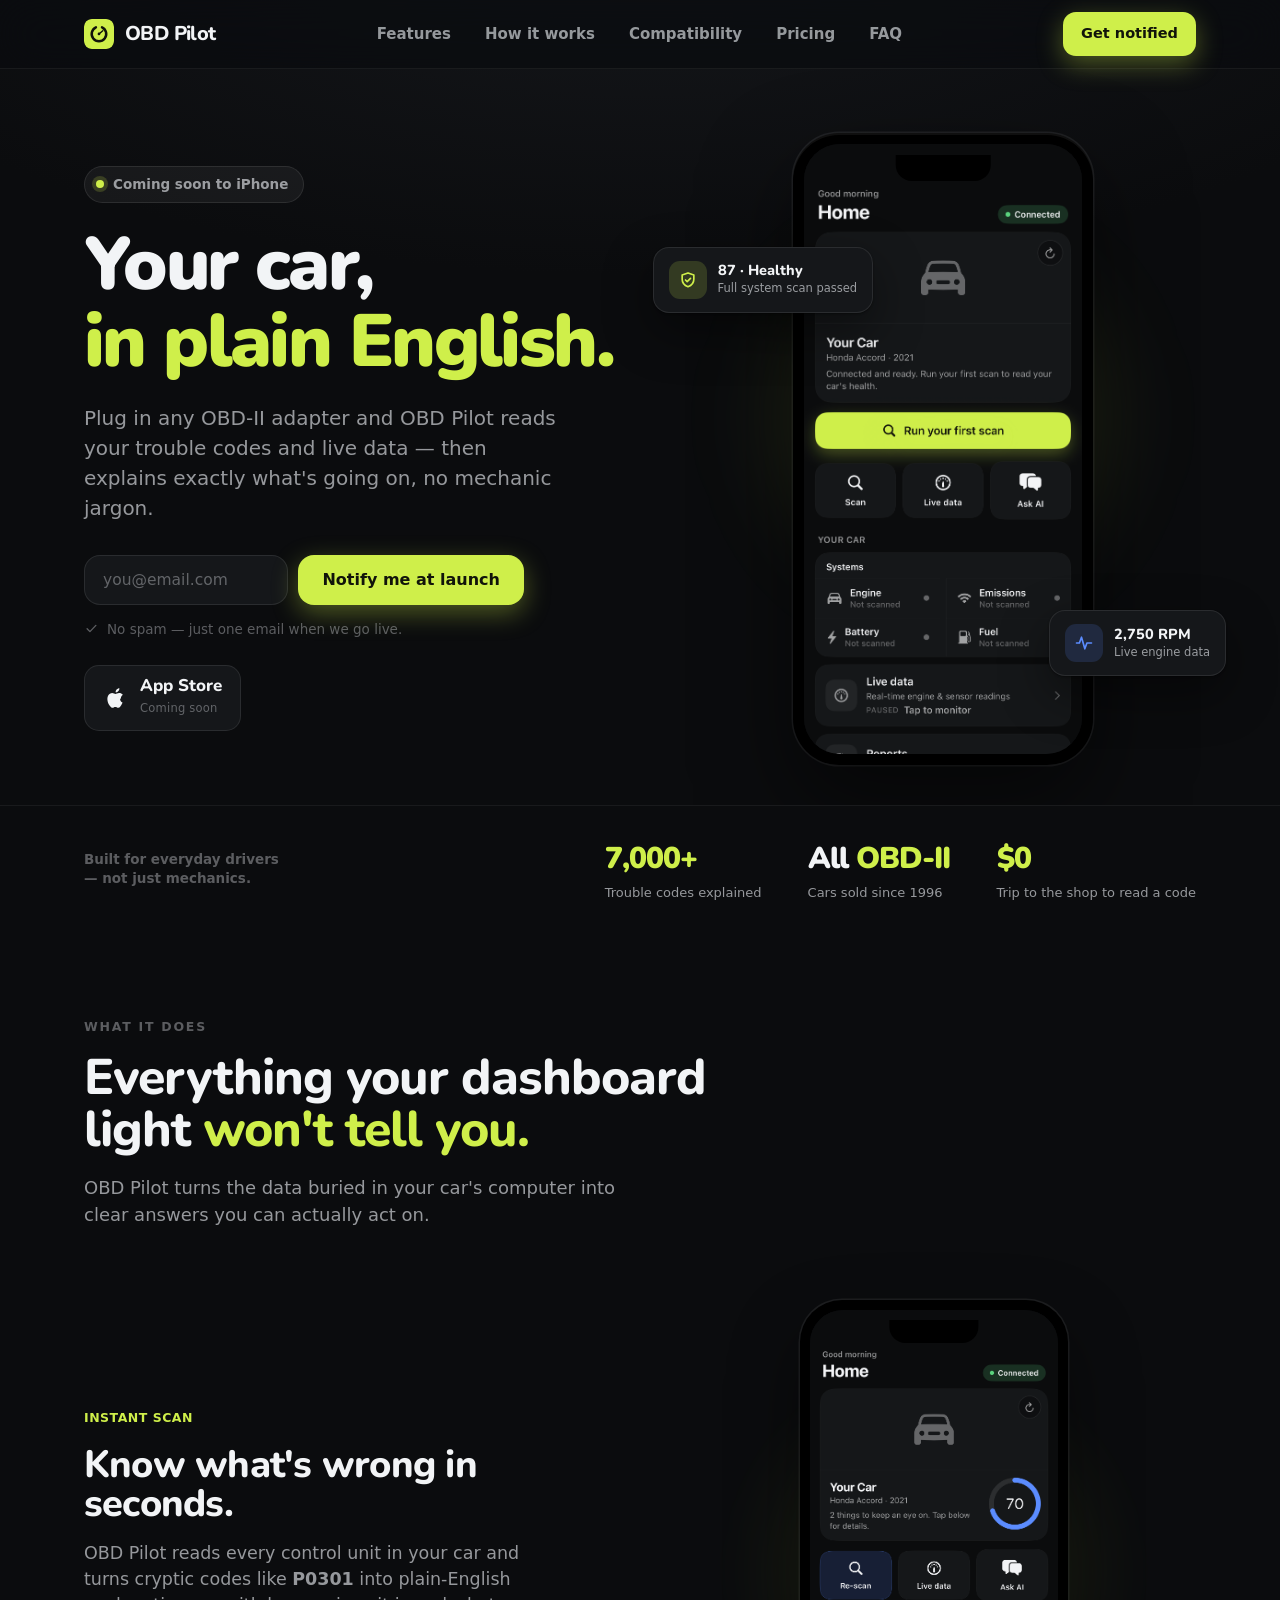
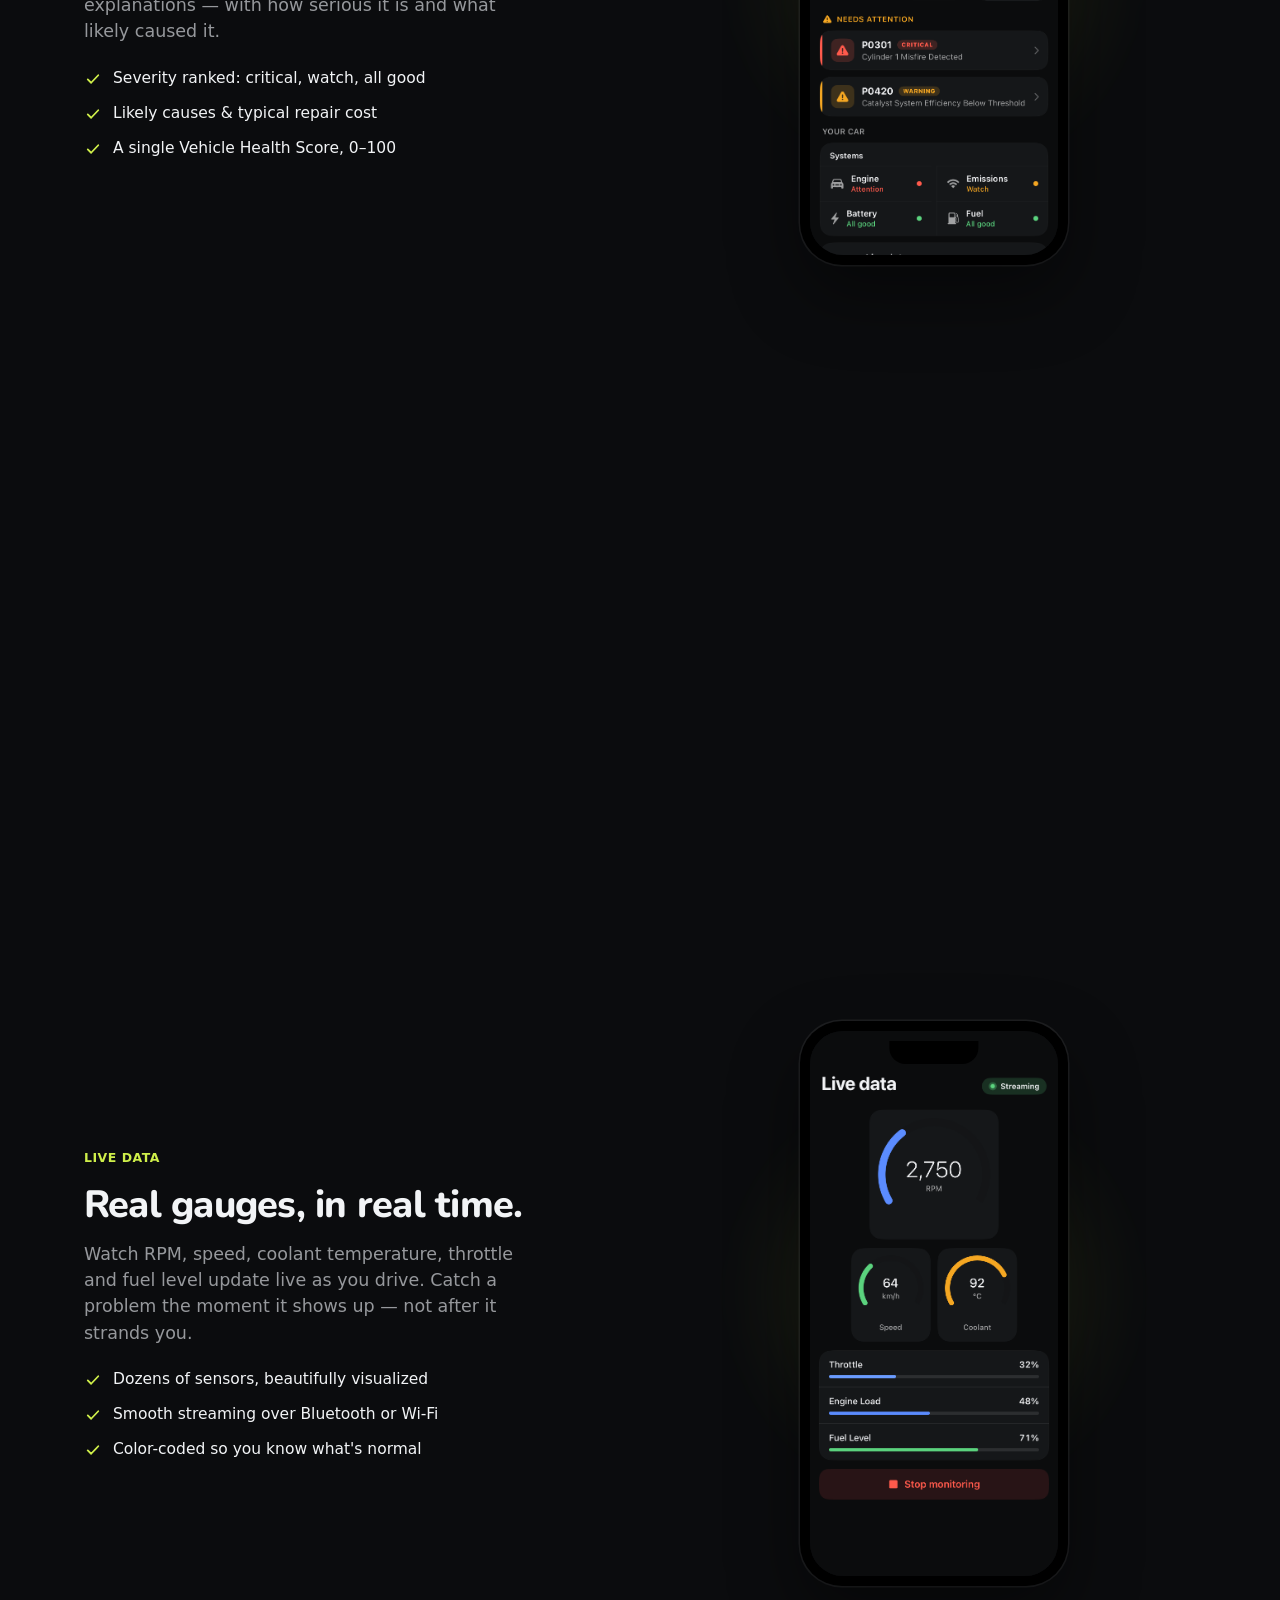
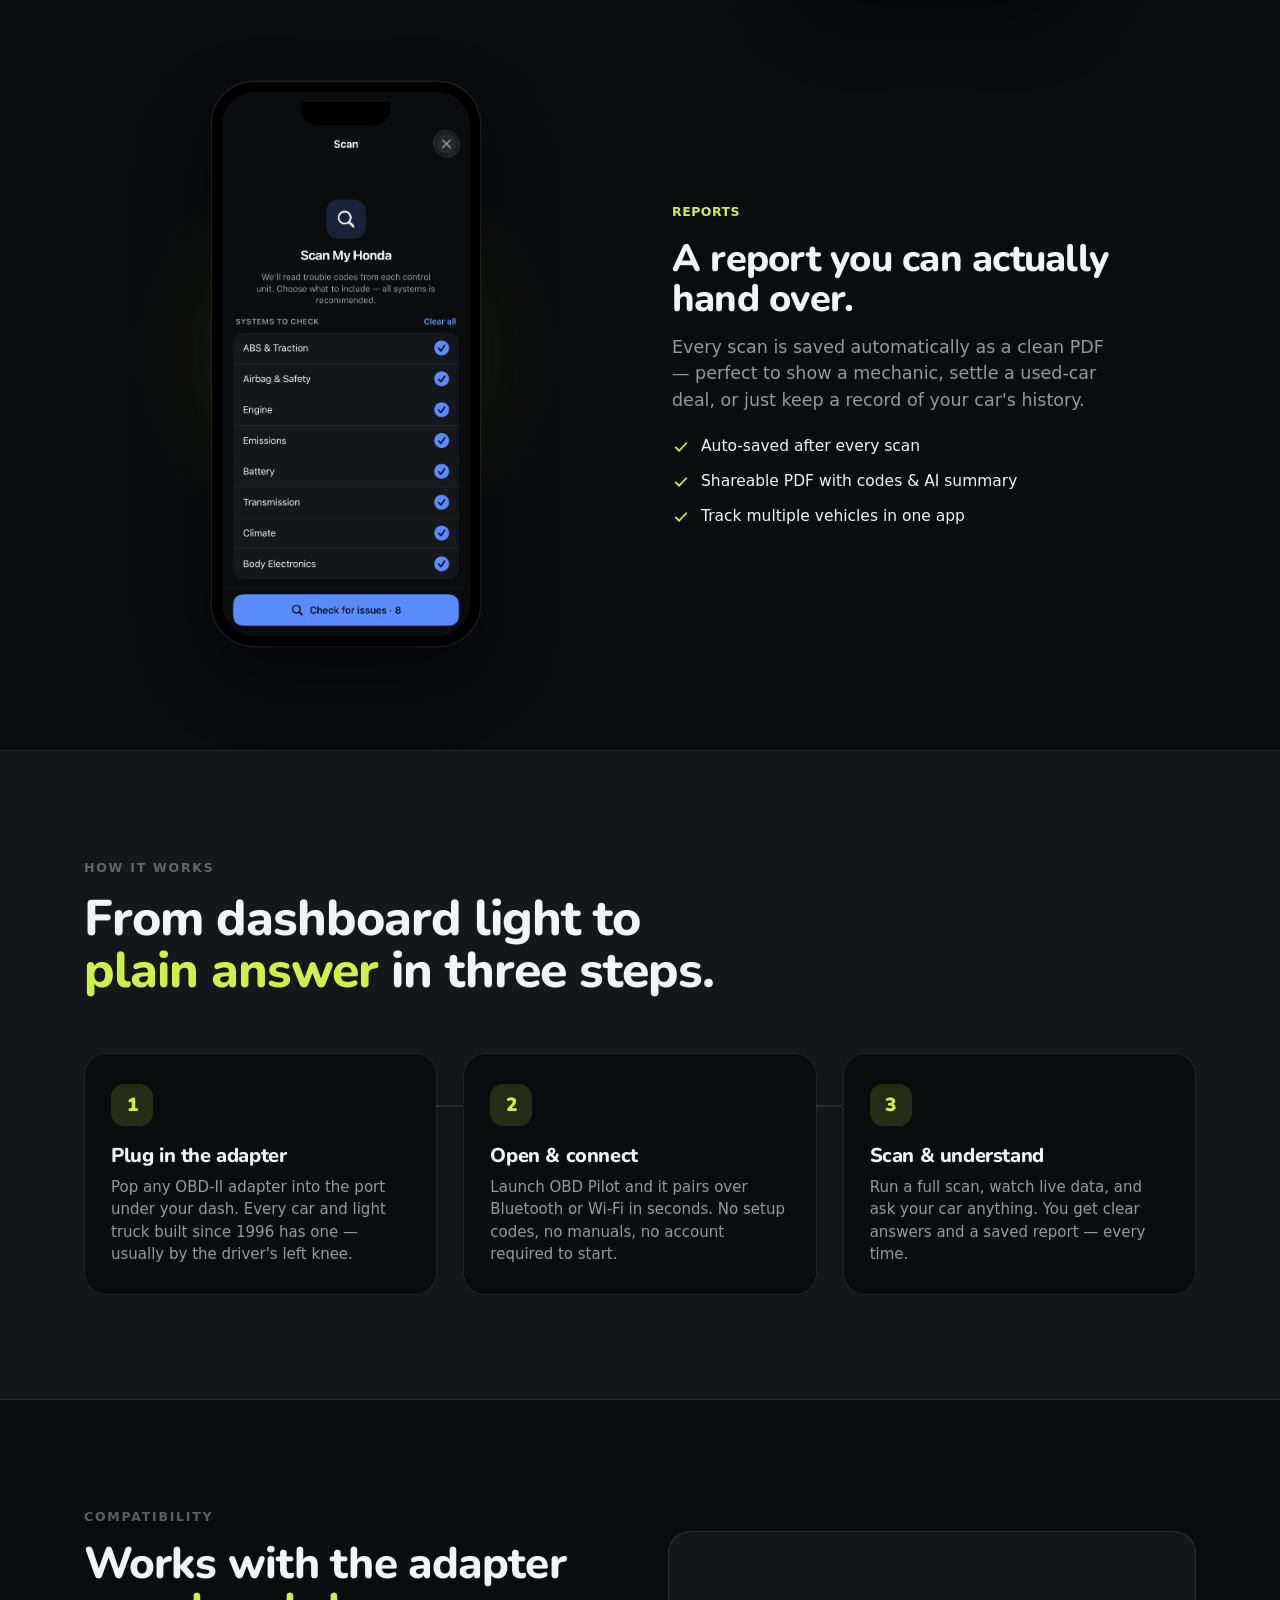
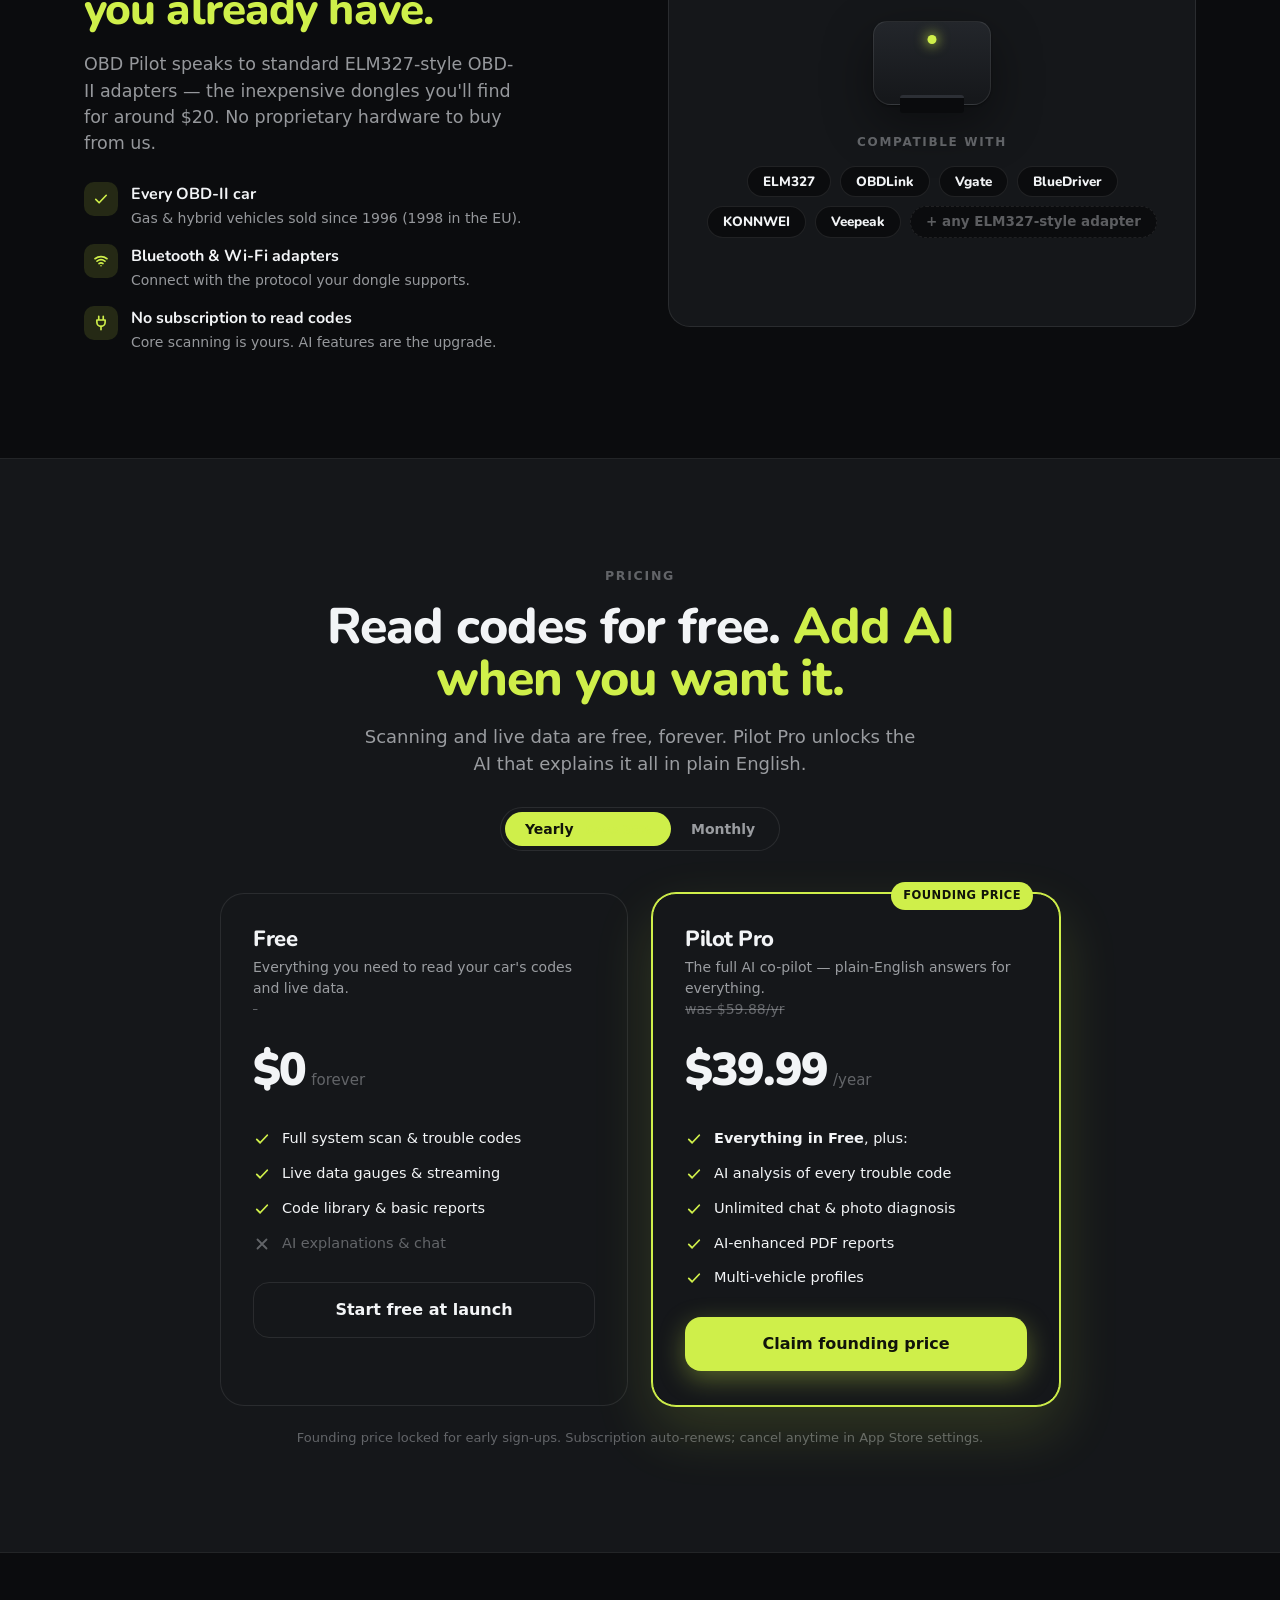
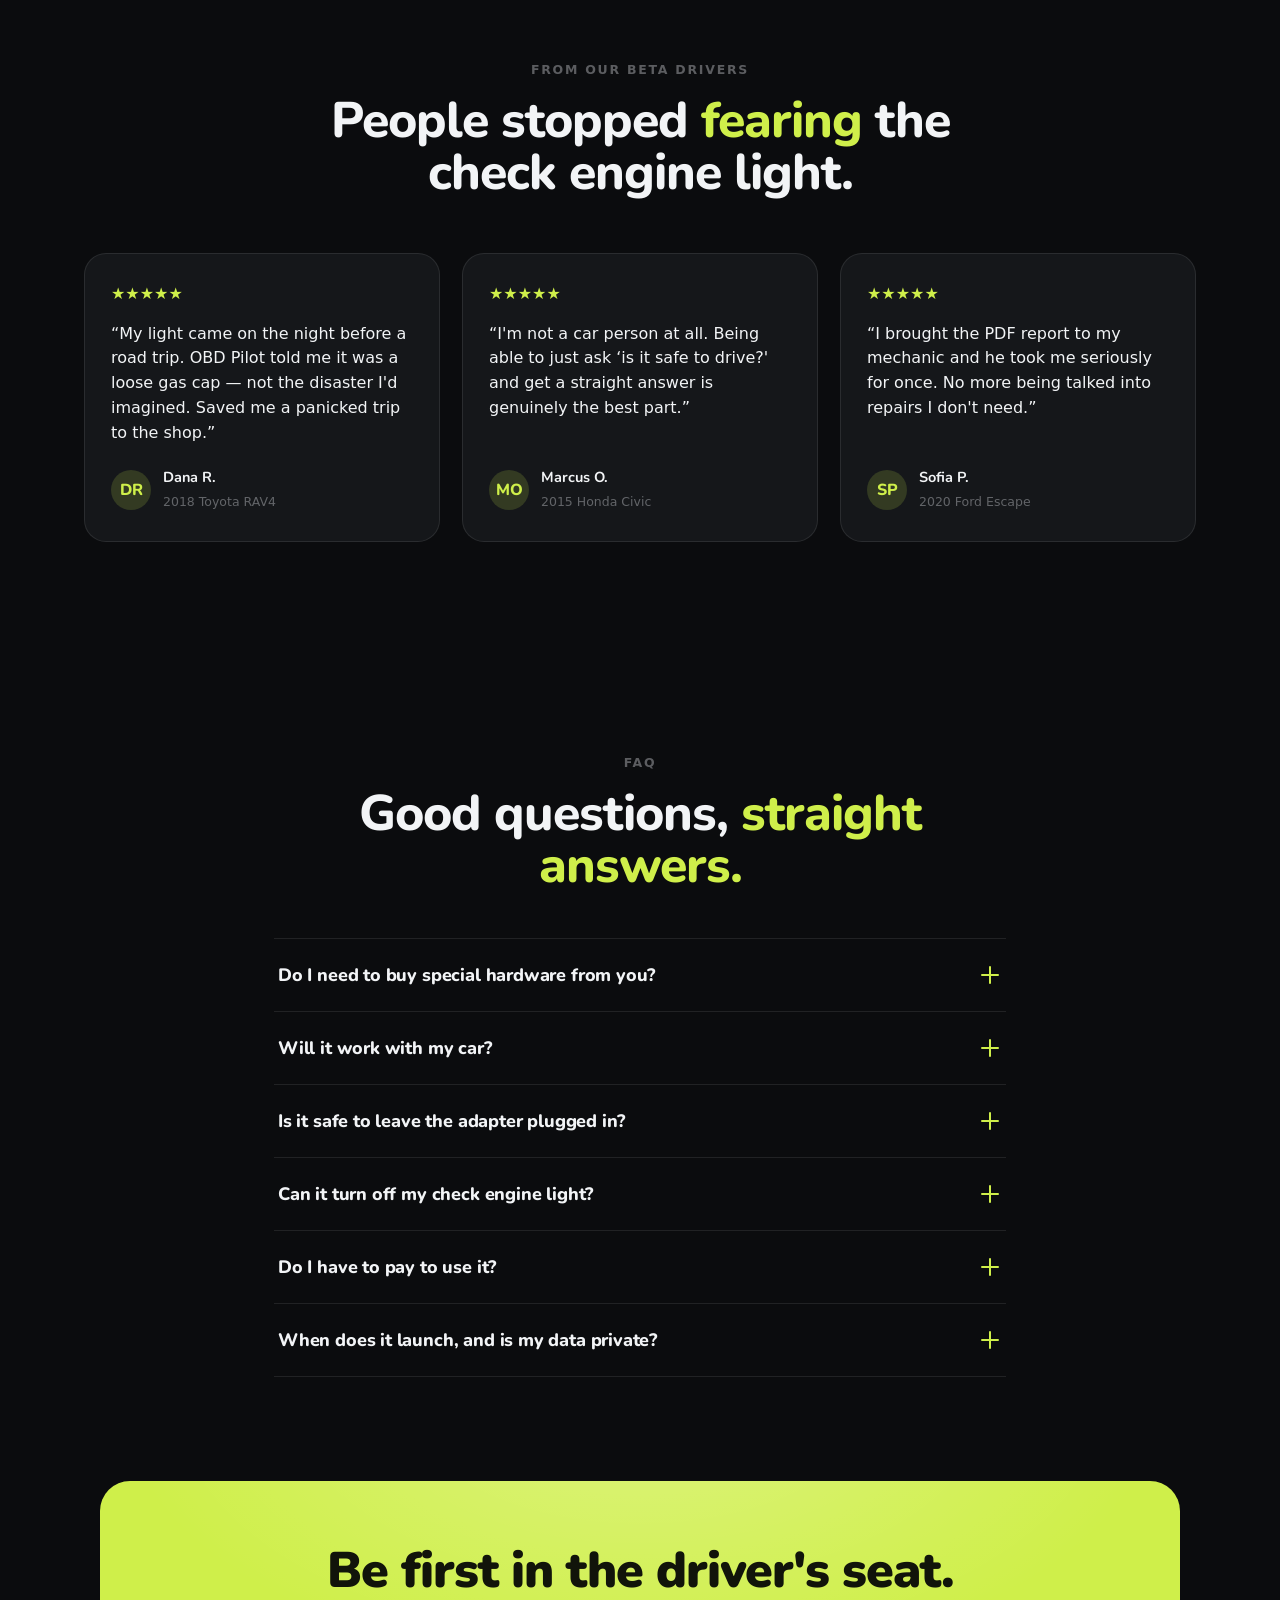
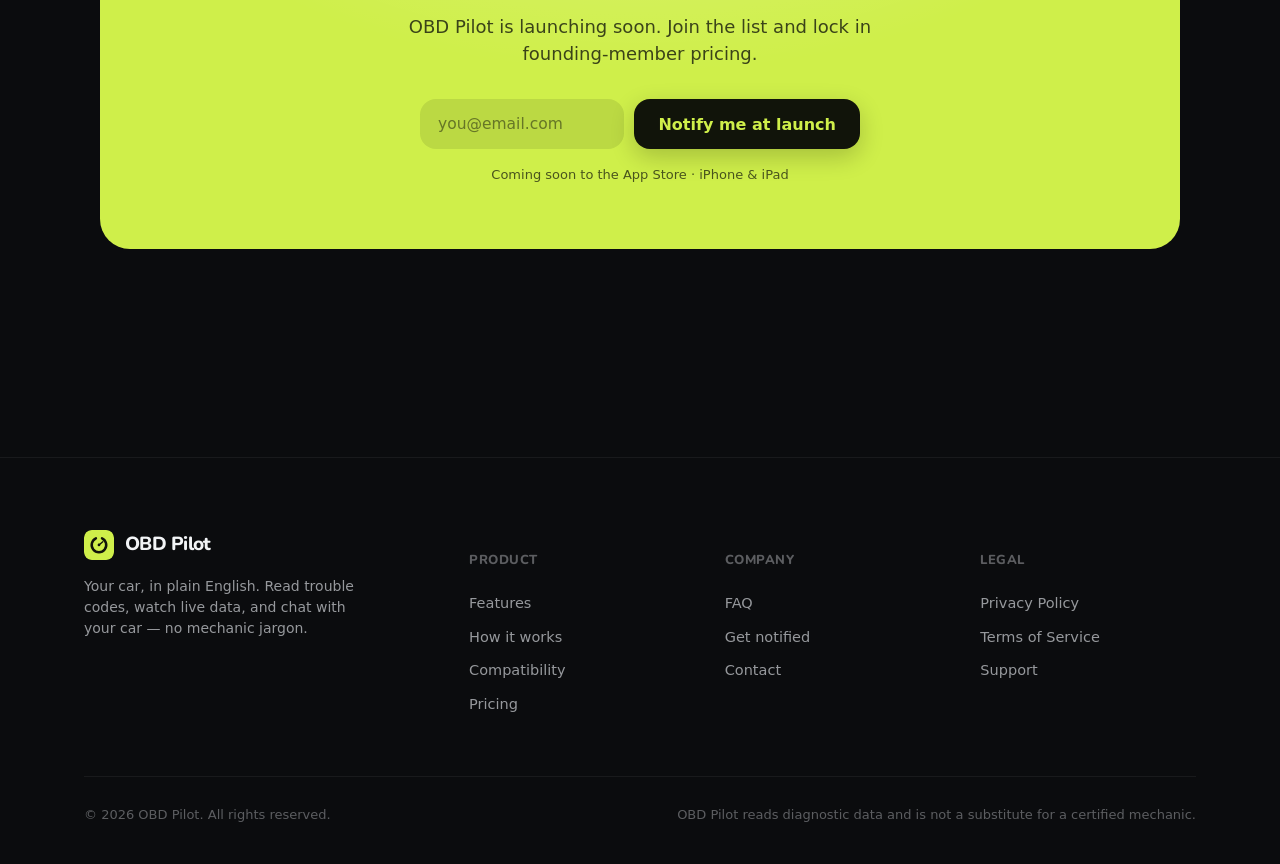
==== commit 42b4b2d0: "Replace adapter placeholder with brand-neutral compatibility strip Swap the "drop product shot here"" ====
--- a/index.html
+++ b/index.html
@@ -211,10 +211,6 @@
 .device-grid{display:grid;grid-template-columns:1fr 1fr;gap:56px;align-items:center;}
 .device-art{position:relative;border-radius:var(--radius);overflow:hidden;border:1px solid var(--hair);
   background:var(--surface);aspect-ratio:4/3;display:flex;align-items:center;justify-content:center;}
-.placeholder{position:absolute;inset:0;background:
-  repeating-linear-gradient(45deg,var(--sunken),var(--sunken) 11px,transparent 11px,transparent 22px);}
-.placeholder-label{position:relative;font-family:var(--mono);font-size:12.5px;color:var(--text3);letter-spacing:.04em;
-  background:var(--bg);border:1px dashed var(--hair);border-radius:10px;padding:9px 14px;text-align:center;max-width:78%;}
 .device-art .dongle{position:relative;z-index:1;display:flex;flex-direction:column;align-items:center;gap:18px;}
 .dongle-body{width:118px;height:84px;border-radius:14px 14px 18px 18px;background:linear-gradient(180deg,#23262b,#15171A);
   border:1px solid var(--hair);box-shadow:var(--shadow);position:relative;display:flex;align-items:flex-end;justify-content:center;}
@@ -222,6 +218,14 @@
   background:var(--accent);box-shadow:0 0 12px 2px rgba(var(--accent-rgb),.6);}
 .dongle-body .pins{width:64px;height:18px;background:#0a0b0d;border-radius:3px;margin-bottom:-9px;
   border-top:3px solid #2c2f35;}
+.device-art.compat{flex-direction:column;gap:28px;padding:34px 28px;}
+.compat-strip{position:relative;z-index:1;width:100%;text-align:center;}
+.compat-label{display:block;font-size:12px;font-weight:700;letter-spacing:.14em;text-transform:uppercase;
+  color:var(--text3);margin-bottom:15px;}
+.compat-chips{display:flex;flex-wrap:wrap;gap:9px;justify-content:center;}
+.compat-chip{font-family:var(--round);font-weight:800;font-size:13.5px;color:var(--text);background:var(--bg);
+  border:1px solid var(--hair);border-radius:100px;padding:8px 15px;line-height:1;}
+.compat-chip.muted{color:var(--text3);font-family:var(--sans);font-weight:600;border-style:dashed;}
 .device-checks{margin:26px 0 0;padding:0;list-style:none;display:flex;flex-direction:column;gap:14px;}
 .device-checks li{display:flex;align-items:flex-start;gap:13px;}
 .device-checks .ic{width:34px;height:34px;border-radius:10px;background:rgba(var(--accent-rgb),.13);flex-shrink:0;
@@ -529,11 +533,21 @@
         <li><span class="ic"><svg width="18" height="18" viewBox="0 0 24 24" fill="none" stroke="currentColor" stroke-width="2.2" stroke-linecap="round" stroke-linejoin="round"><path d="M9 3v5M15 3v5M6.5 8h11v3a5.5 5.5 0 01-11 0z"/><path d="M12 16.5V21"/></svg></span><div><b>No subscription to read codes</b><span>Core scanning is yours. AI features are the upgrade.</span></div></li>
       </ul>
     </div>
-    <div class="device-art">
-      <div class="placeholder"></div>
+    <div class="device-art compat">
       <div class="dongle">
         <div class="dongle-body"><span class="led"></span><span class="pins"></span></div>
-        <span class="placeholder-label">drop product shot of OBD-II adapter here</span>
+      </div>
+      <div class="compat-strip">
+        <span class="compat-label">Compatible with</span>
+        <div class="compat-chips">
+          <span class="compat-chip">ELM327</span>
+          <span class="compat-chip">OBDLink</span>
+          <span class="compat-chip">Vgate</span>
+          <span class="compat-chip">BlueDriver</span>
+          <span class="compat-chip">KONNWEI</span>
+          <span class="compat-chip">Veepeak</span>
+          <span class="compat-chip muted">+ any ELM327-style adapter</span>
+        </div>
       </div>
     </div>
   </div>
@@ -677,13 +691,13 @@
         <h5>Company</h5>
         <a href="#faq">FAQ</a>
         <a href="#notify">Get notified</a>
-        <a href="mailto:hello@obdpilot.app">Contact</a>
+        <a href="mailto:hello@obdpilot.com">Contact</a>
       </div>
       <div class="footer-col">
         <h5>Legal</h5>
-        <a href="#">Privacy Policy</a>
-        <a href="#">Terms of Service</a>
-        <a href="mailto:support@obdpilot.app">Support</a>
+        <a href="privacy.html">Privacy Policy</a>
+        <a href="terms.html">Terms of Service</a>
+        <a href="support.html">Support</a>
       </div>
     </div>
     <div class="footer-bottom">
@@ -703,7 +717,7 @@
    Leave it blank and the form still confirms to the visitor,
    but nothing is stored.
    ───────────────────────────────────────────────────────────── */
-const FORM_ENDPOINT = ""; // e.g. "https://formspree.io/f/xxxxxxxx"
+const FORM_ENDPOINT = "https://formspree.io/f/xojzjnez";
 
 async function obdNotify(e){
   e.preventDefault();
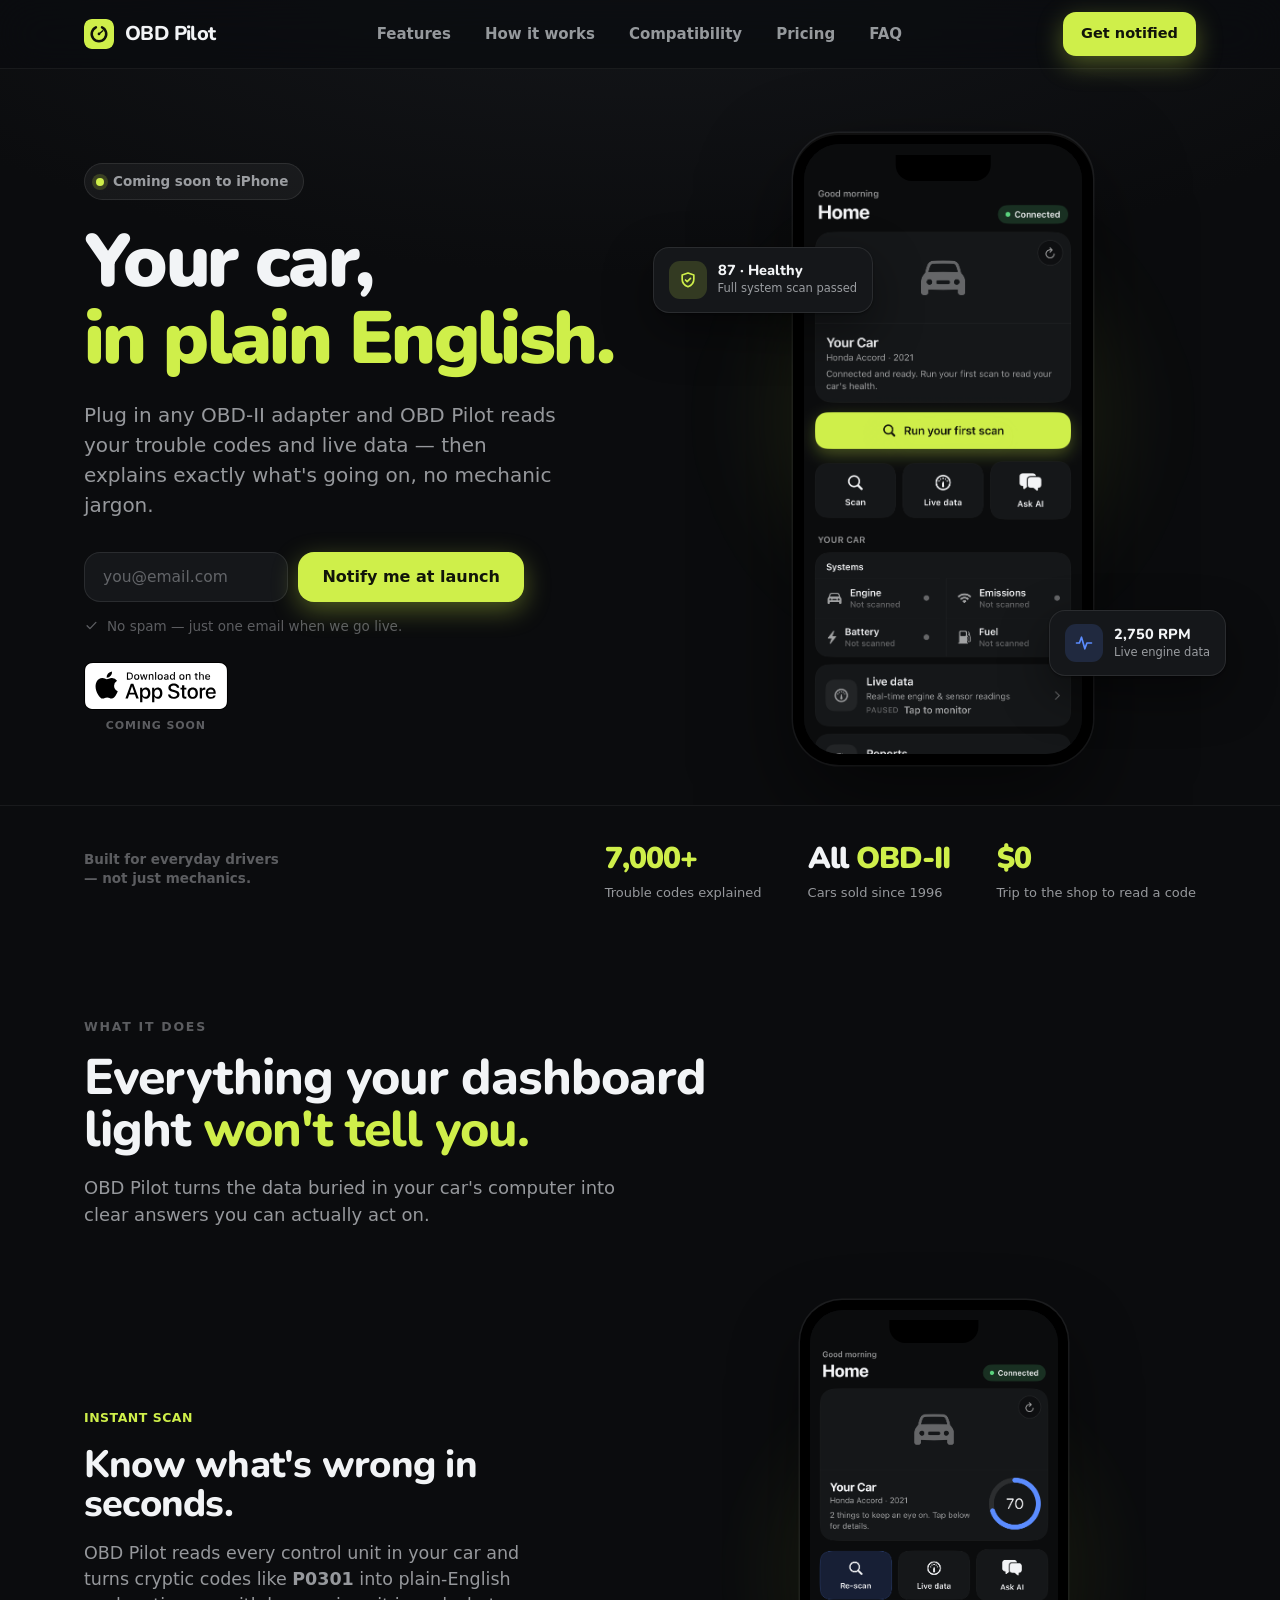
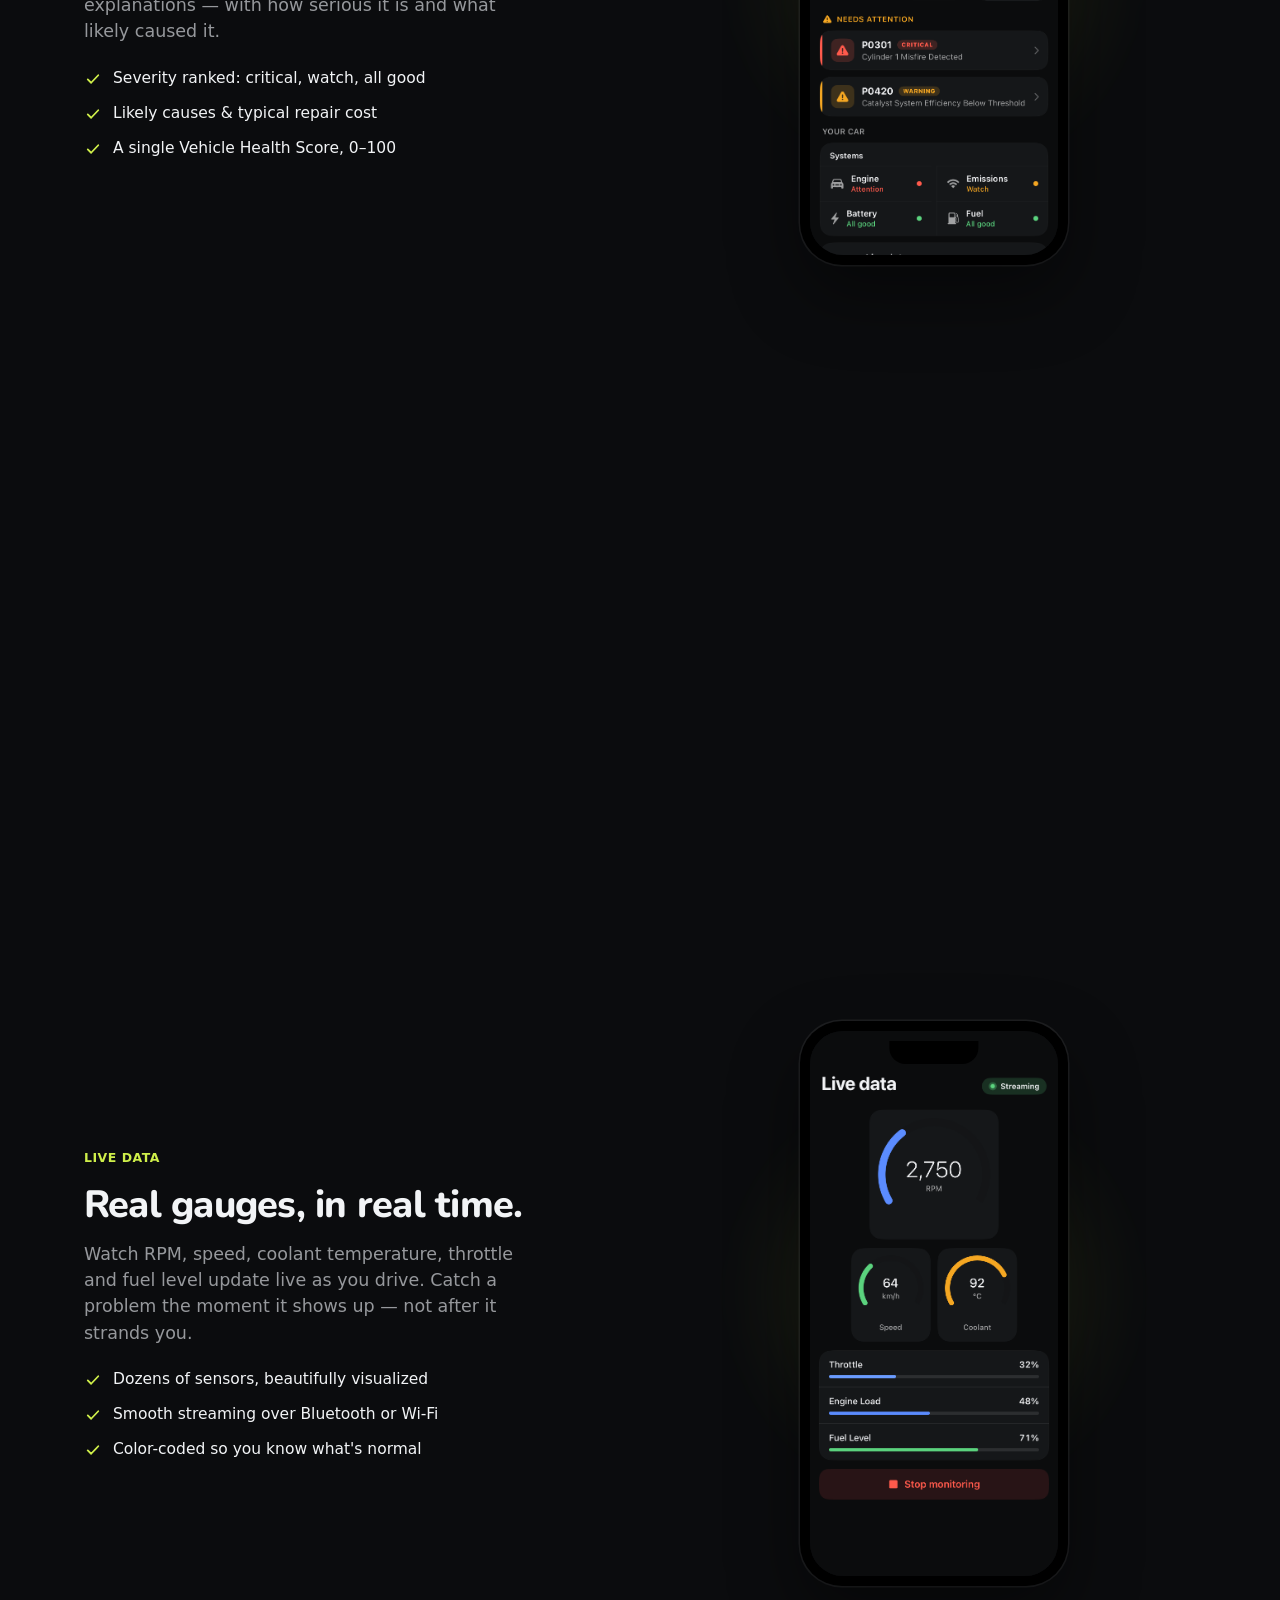
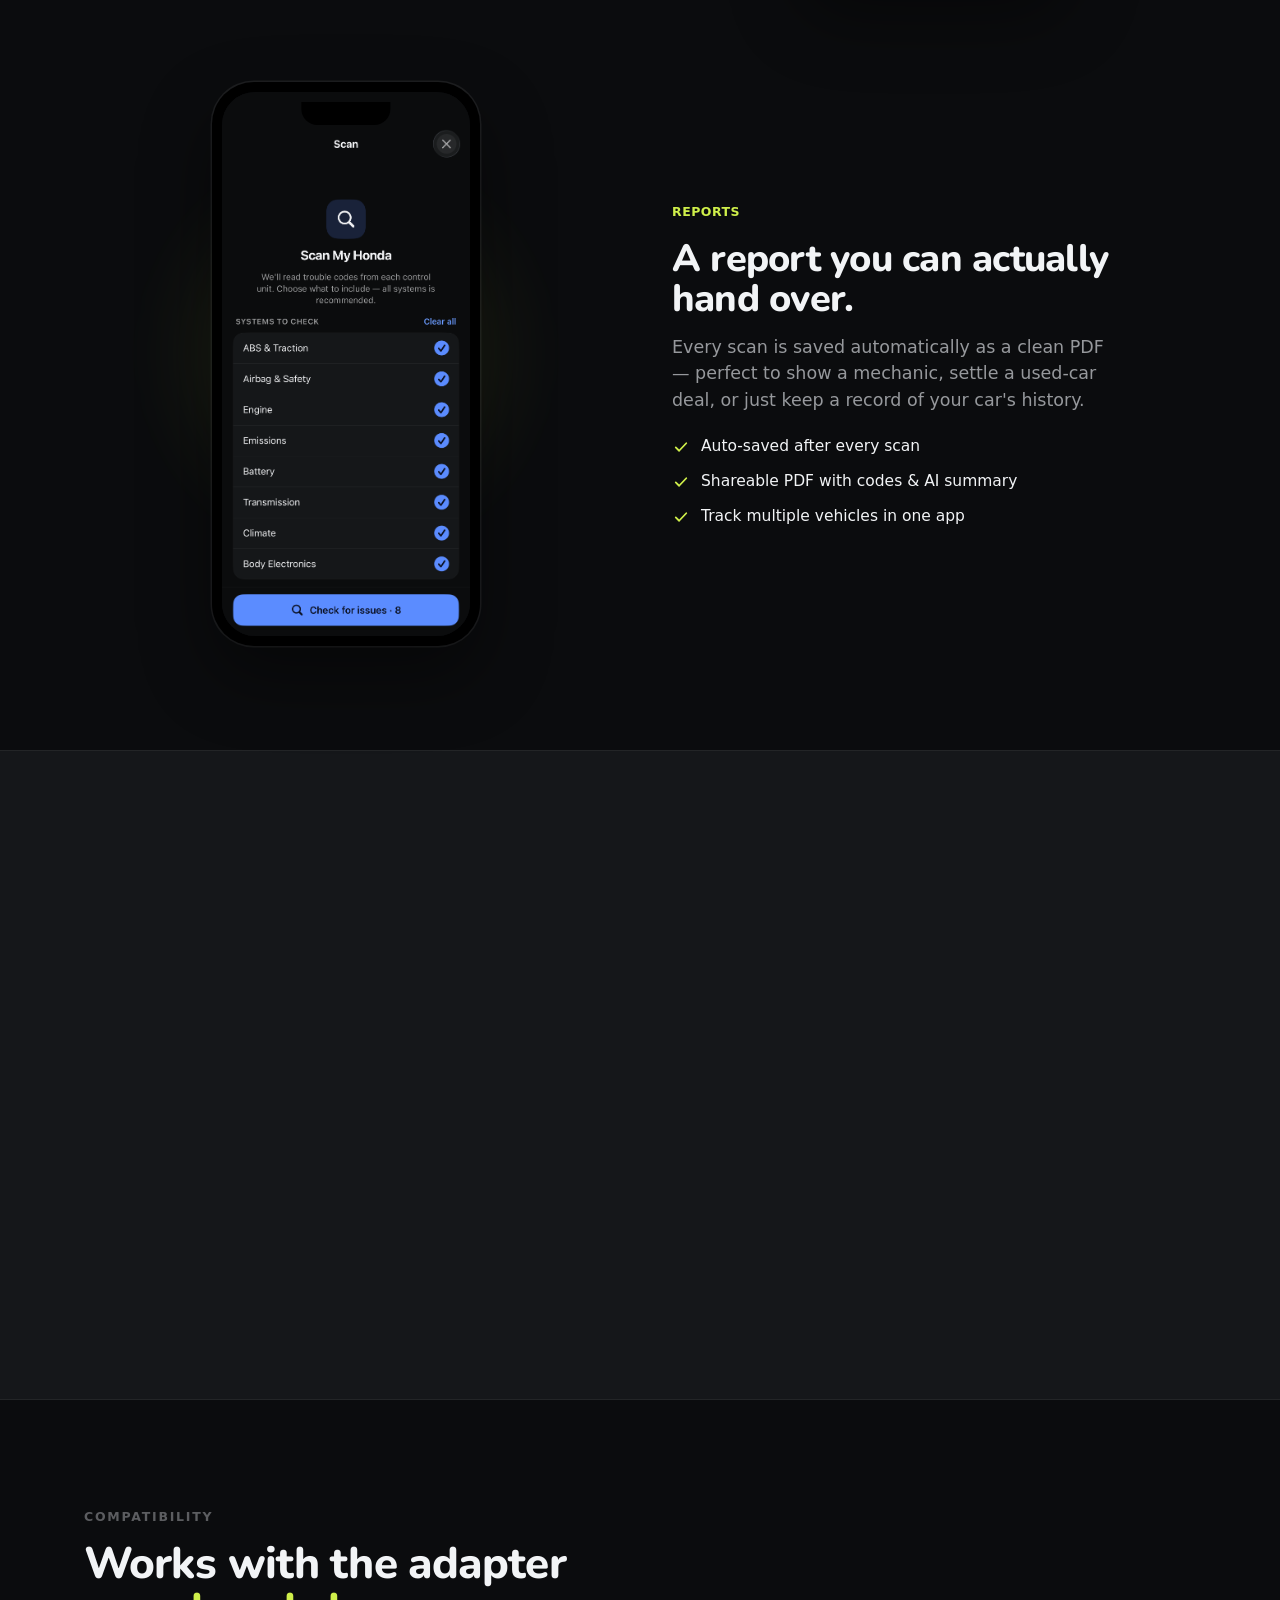
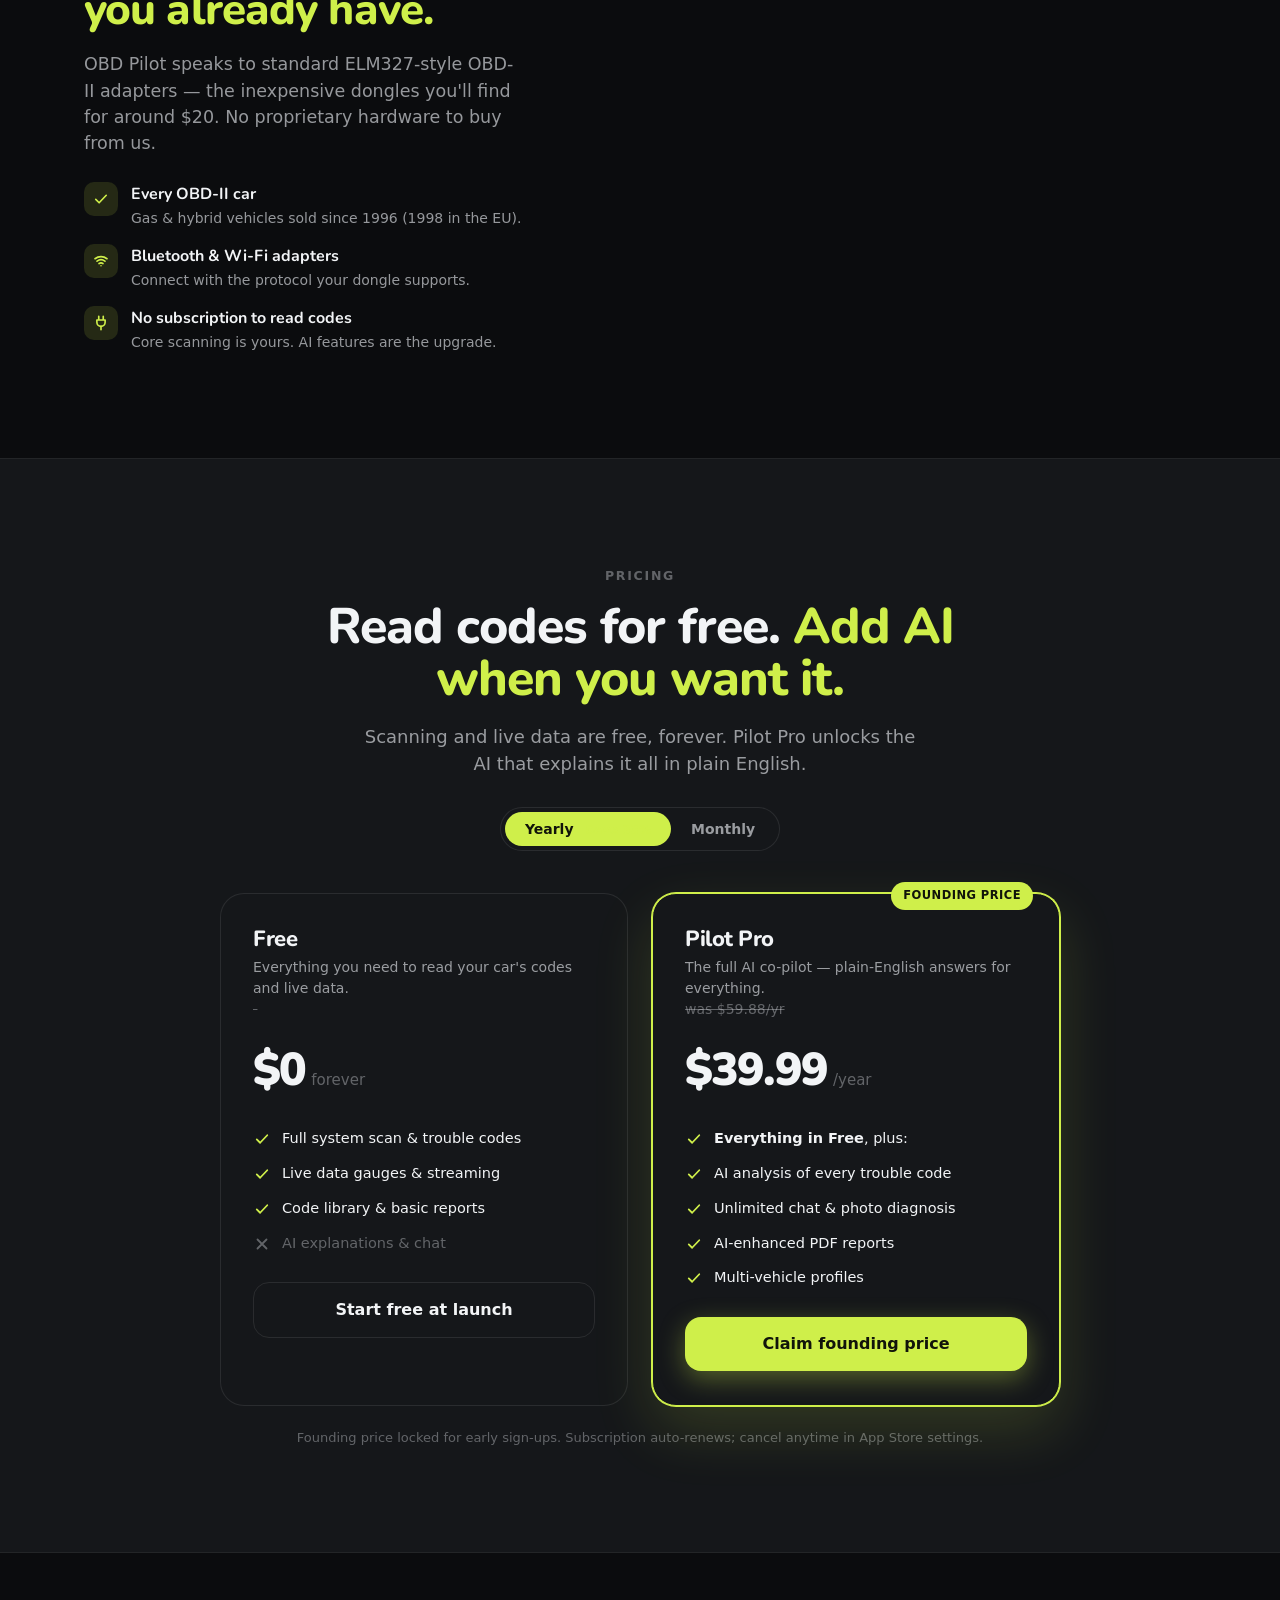
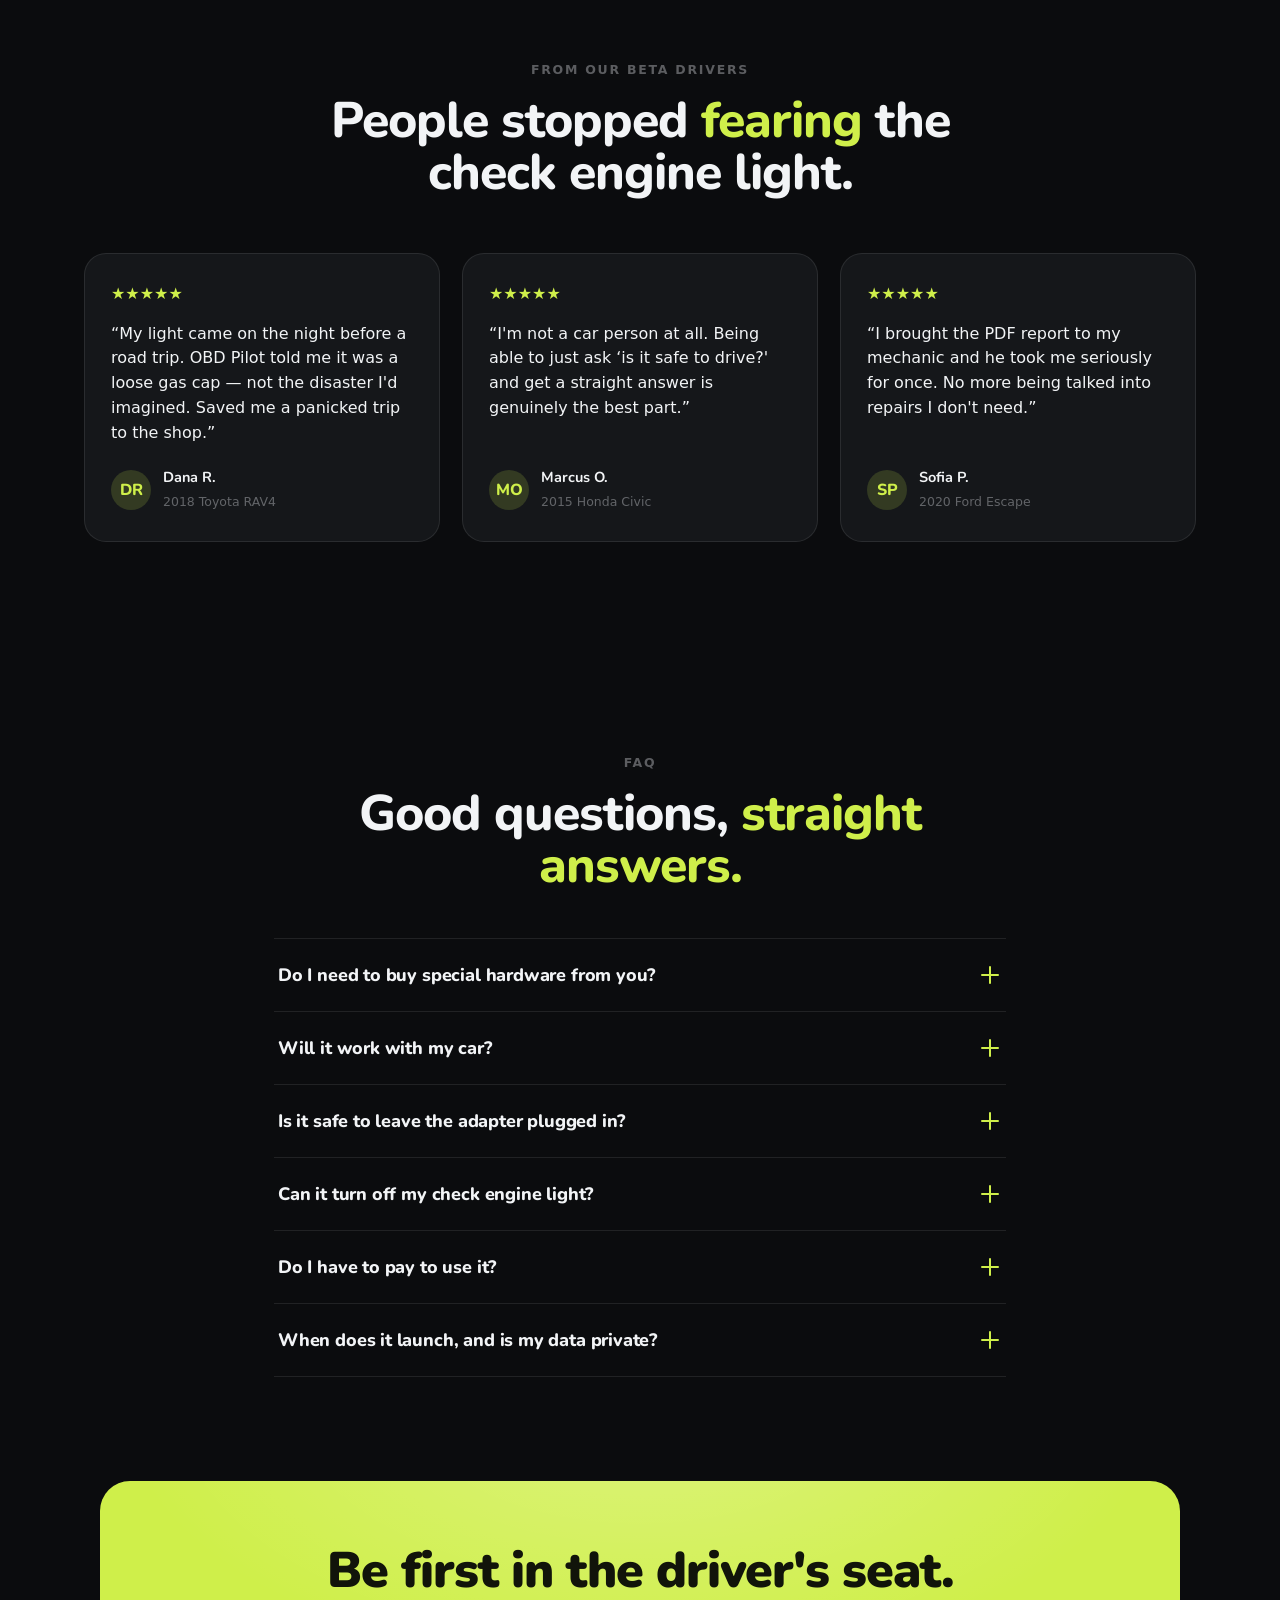
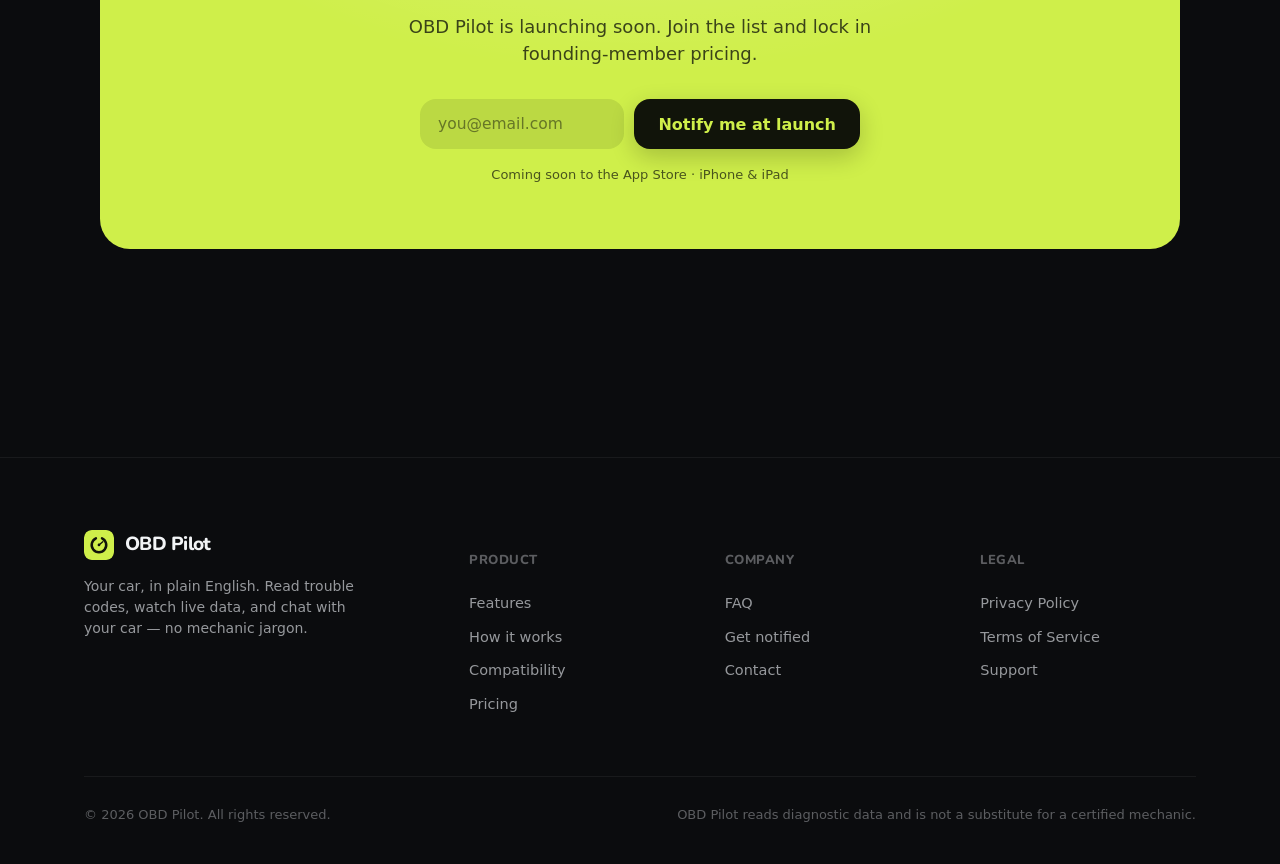
==== commit 8c4f9183: "Replace generic store badge with official Apple App Store badge Use Apple's white "Download on the A" ====
--- a/index.html
+++ b/index.html
@@ -119,11 +119,11 @@
 .hero-form input:focus{border-color:var(--accent);}
 .hero-note{margin-top:14px;display:flex;align-items:center;gap:8px;font-size:13.5px;color:var(--text3);}
 .hero-note svg{flex-shrink:0;}
-.storebadge{margin-top:26px;display:inline-flex;align-items:center;gap:11px;background:var(--surface);
-  border:1px solid var(--hair);border-radius:15px;padding:11px 18px;}
-.storebadge .apple{width:26px;height:26px;fill:var(--text);}
-.storebadge b{font-family:var(--round);font-size:17px;font-weight:800;display:block;line-height:1.1;}
-.storebadge span{font-size:11.5px;color:var(--text3);letter-spacing:.02em;}
+.appbadge{margin-top:26px;display:inline-flex;flex-direction:column;align-items:center;gap:8px;
+  transition:transform .15s var(--ease);}
+.appbadge:hover{transform:translateY(-1px);}
+.appbadge img{height:48px;width:auto;display:block;}
+.appbadge-soon{font-size:11px;font-weight:700;letter-spacing:.08em;text-transform:uppercase;color:var(--text3);}
 
 /* phone */
 .hero-phone{position:relative;display:flex;justify-content:center;}
@@ -362,10 +362,10 @@
         <svg width="15" height="15" viewBox="0 0 24 24" fill="none" stroke="currentColor" stroke-width="2.2" stroke-linecap="round" stroke-linejoin="round"><path d="M5 12.5l4.5 4.5L19 7"/></svg>
         No spam — just one email when we go live.
       </div>
-      <div class="storebadge">
-        <svg class="apple" viewBox="0 0 24 24"><path d="M16.4 12.6c0-2.3 1.9-3.4 2-3.5-1.1-1.6-2.8-1.8-3.4-1.8-1.4-.1-2.8.9-3.5.9-.7 0-1.8-.8-3-.8-1.5 0-2.9.9-3.7 2.3-1.6 2.7-.4 6.8 1.1 9 .7 1.1 1.6 2.3 2.7 2.2 1.1 0 1.5-.7 2.8-.7s1.6.7 2.8.7 1.9-1.1 2.6-2.2c.8-1.2 1.2-2.4 1.2-2.5-.1 0-2.3-.9-2.3-3.5zM14.2 5.6c.6-.7 1-1.7.9-2.7-.9 0-1.9.6-2.5 1.3-.6.6-1 1.6-.9 2.6 1 .1 1.9-.5 2.5-1.2z"/></svg>
-        <div><b>App Store</b><span>Coming soon</span></div>
-      </div>
+      <a class="appbadge" href="#notify" aria-label="Download on the App Store — coming soon">
+        <img src="assets/app-store-badge.svg" alt="Download on the App Store" />
+        <span class="appbadge-soon">Coming soon</span>
+      </a>
     </div>
 
     <div class="hero-phone">
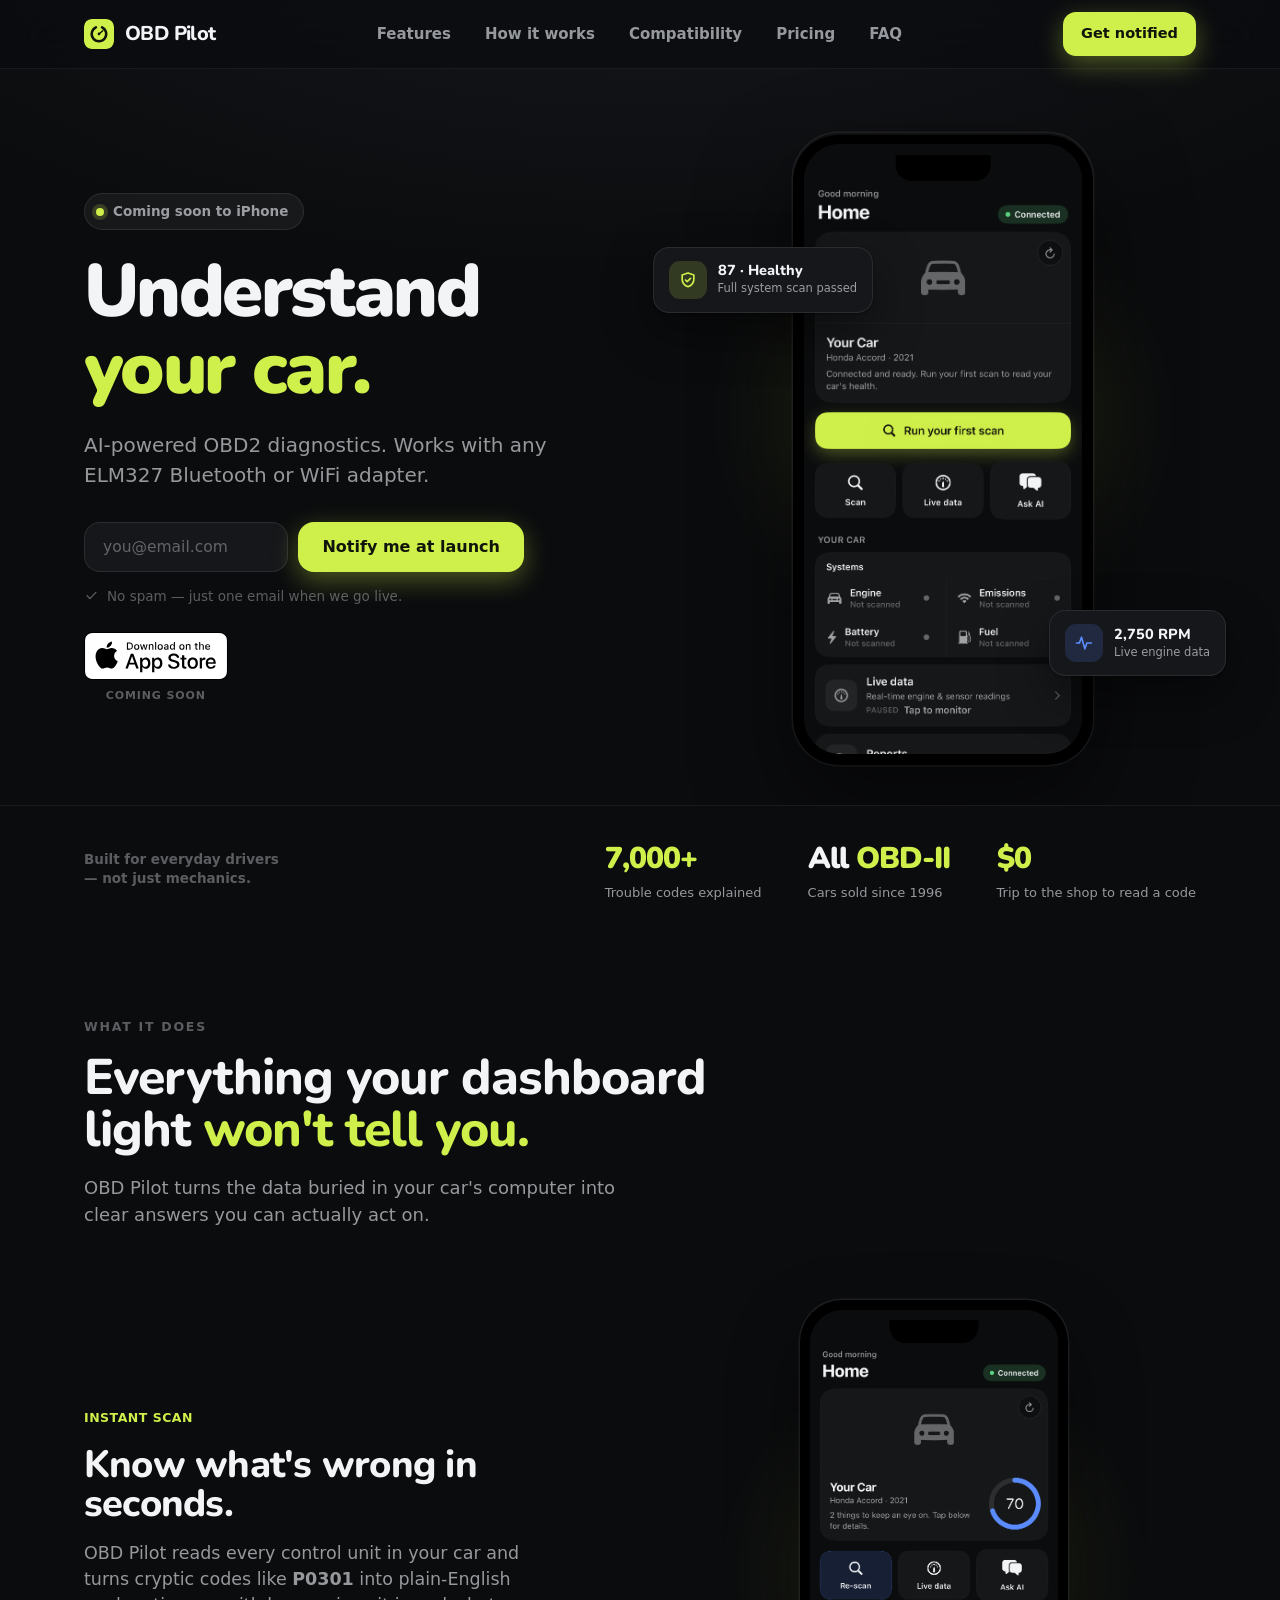
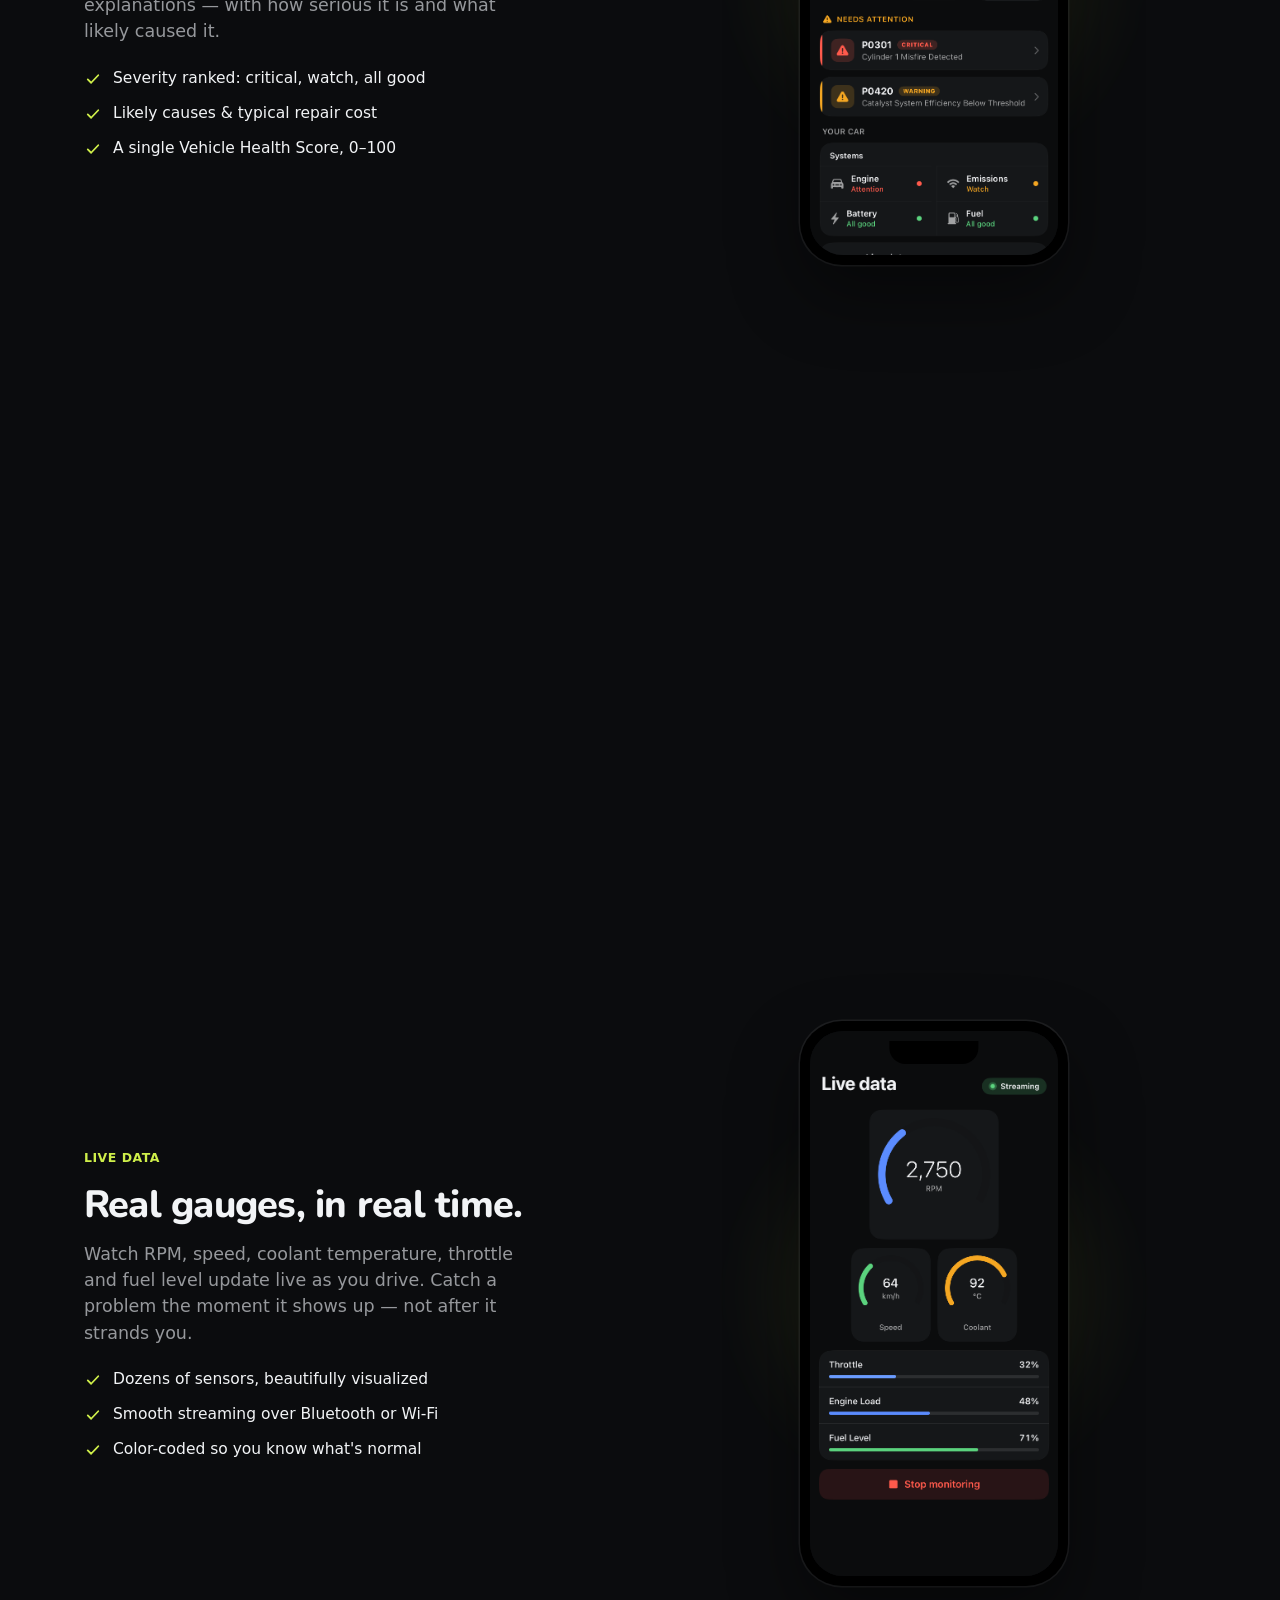
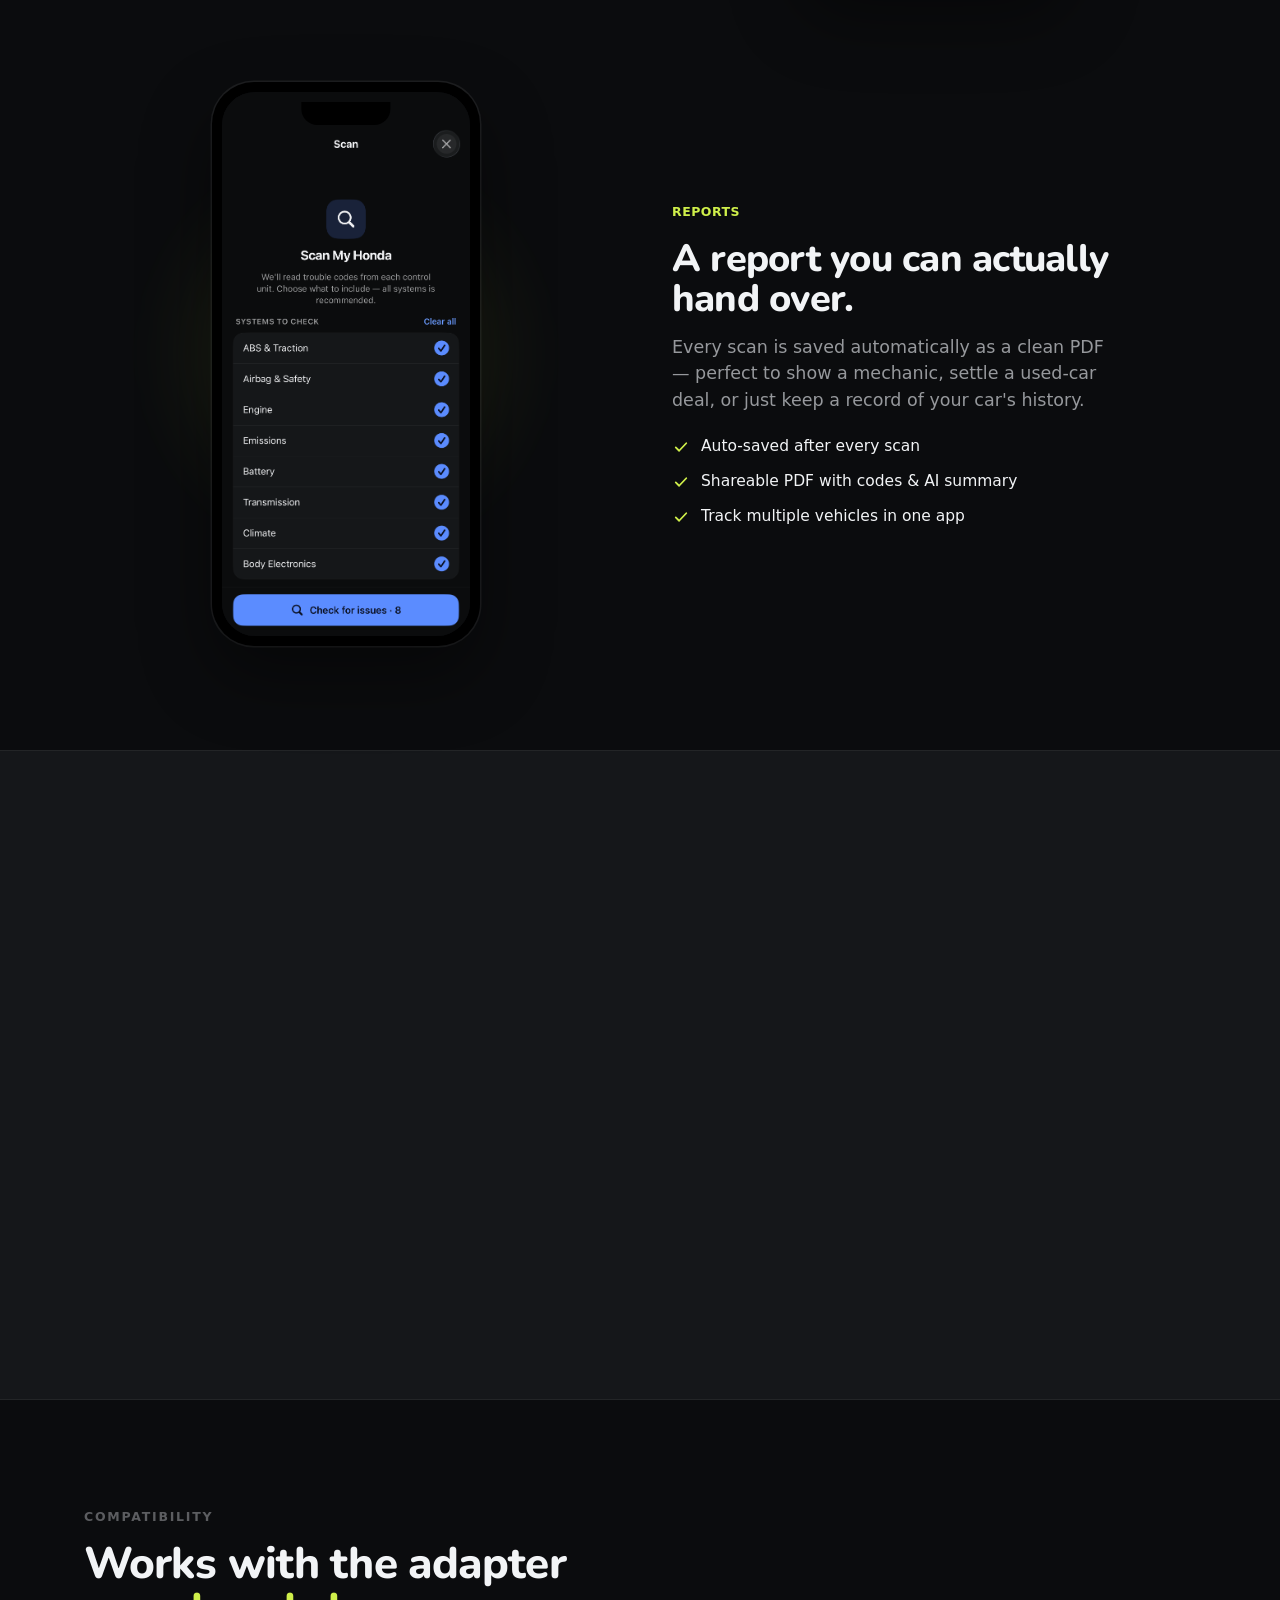
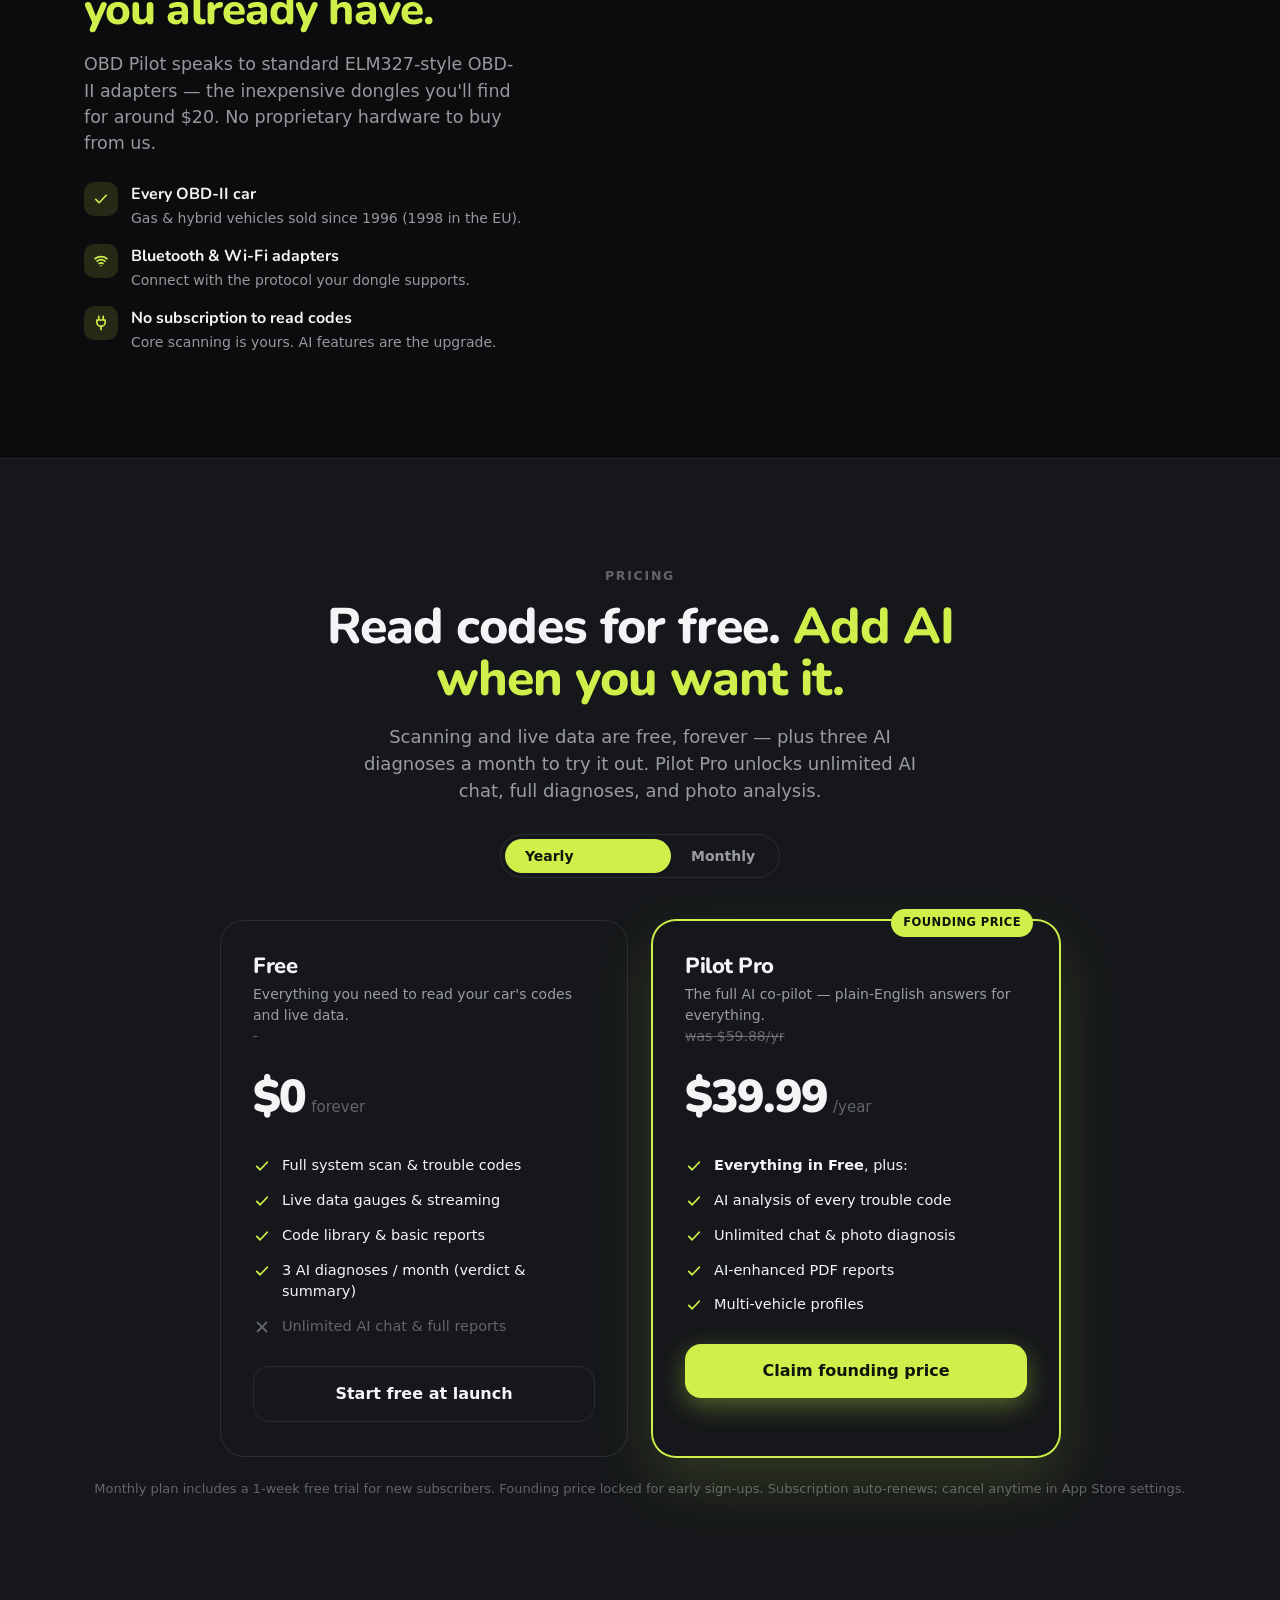
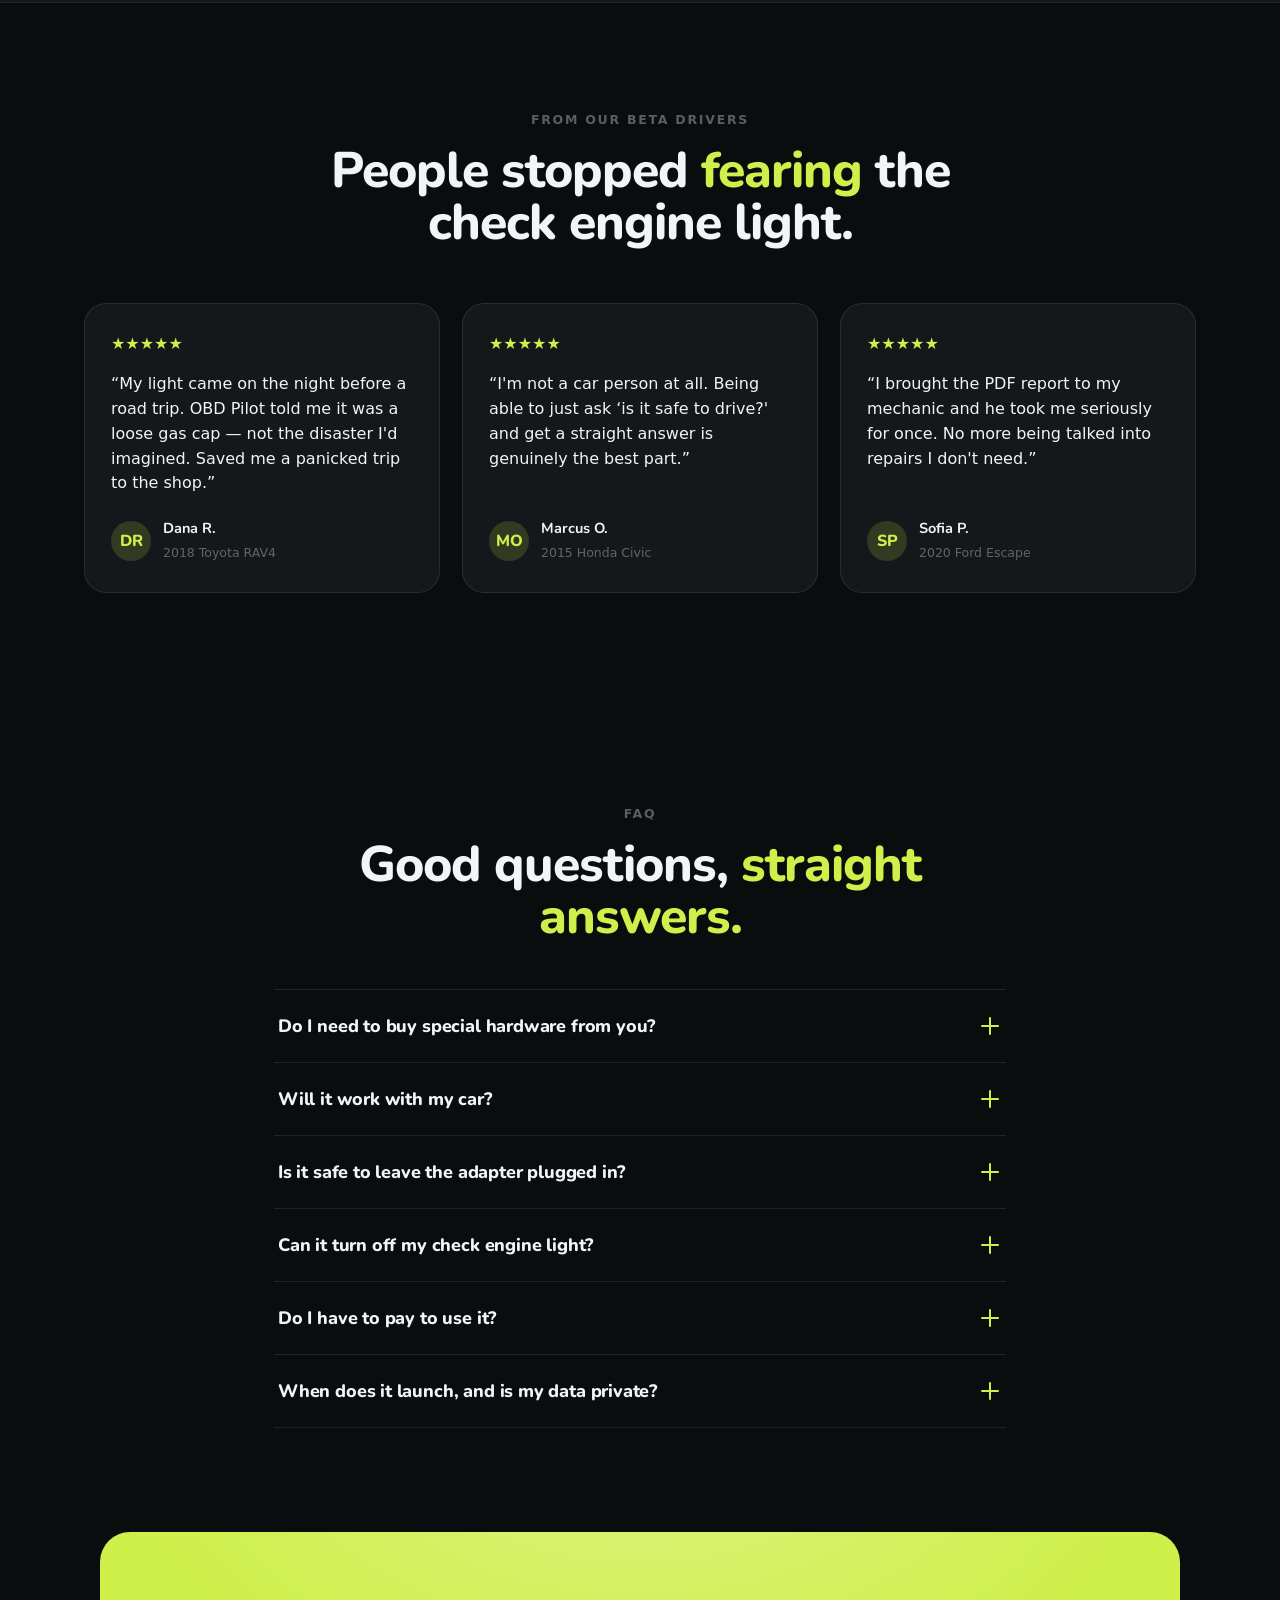
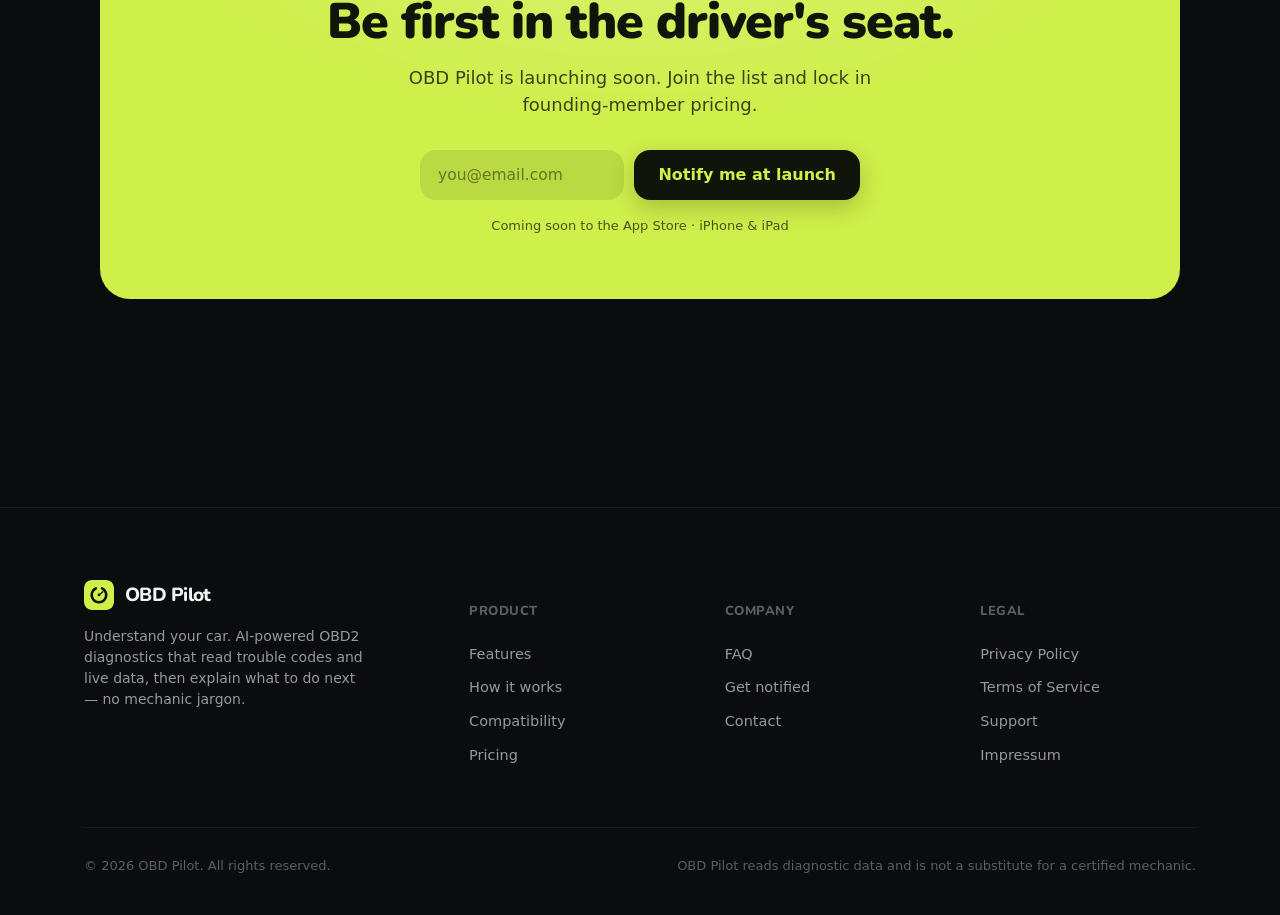
==== commit 99e609c4: "Landing: sync legal pages, refresh hero copy, add Impressum - privacy/terms/support: align with prox" ====
--- a/index.html
+++ b/index.html
@@ -3,8 +3,8 @@
 <head>
 <meta charset="UTF-8" />
 <meta name="viewport" content="width=device-width, initial-scale=1.0" />
-<title>OBD Pilot — Your car, in plain English</title>
-<meta name="description" content="OBD Pilot reads your car's trouble codes and live data, then explains everything in plain English. Plug in an OBD-II adapter and chat with your car." />
+<title>OBD Pilot — AI OBD2 Scanner for iPhone. Understand your car.</title>
+<meta name="description" content="Plug in any ELM327 OBD2 adapter and your car talks back. AI explains trouble codes, live data, and what to do next — no jargon, no mechanic visit." />
 
 <!-- Favicon -->
 <link rel="icon" type="image/png" href="assets/app-icon.png" />
@@ -12,12 +12,12 @@
 
 <!-- Social sharing -->
 <meta property="og:type" content="website" />
-<meta property="og:title" content="OBD Pilot — Your car, in plain English" />
-<meta property="og:description" content="Plug in any OBD-II adapter and OBD Pilot reads your trouble codes and live data — then explains exactly what's going on, no mechanic jargon." />
+<meta property="og:title" content="OBD Pilot — AI OBD2 Scanner for iPhone. Understand your car." />
+<meta property="og:description" content="Plug in any ELM327 OBD2 adapter and your car talks back. AI explains trouble codes, live data, and what to do next — no jargon, no mechanic visit." />
 <meta property="og:image" content="assets/screen-home-lime.png" />
 <meta name="twitter:card" content="summary_large_image" />
-<meta name="twitter:title" content="OBD Pilot — Your car, in plain English" />
-<meta name="twitter:description" content="Read trouble codes, watch live data, and chat with your car — no mechanic jargon." />
+<meta name="twitter:title" content="OBD Pilot — AI OBD2 Scanner for iPhone. Understand your car." />
+<meta name="twitter:description" content="Plug in any ELM327 OBD2 adapter and your car talks back. AI explains trouble codes, live data, and what to do next — no jargon, no mechanic visit." />
 <meta name="twitter:image" content="assets/screen-home-lime.png" />
 
 <link rel="preconnect" href="https://fonts.googleapis.com" />
@@ -352,8 +352,8 @@
   <div class="wrap hero-grid">
     <div class="hero-copy">
       <span class="pill"><span class="dot"></span> Coming soon to iPhone</span>
-      <h1>Your car,<br /><em>in plain English.</em></h1>
-      <p class="lead">Plug in any OBD-II adapter and OBD Pilot reads your trouble codes and live data — then explains exactly what's going on, no mechanic jargon.</p>
+      <h1>Understand <em>your car.</em></h1>
+      <p class="lead">AI-powered OBD2 diagnostics. Works with any ELM327 Bluetooth or WiFi adapter.</p>
       <form class="hero-form" id="notify" onsubmit="return obdNotify(event)">
         <input type="email" name="email" required placeholder="you@email.com" aria-label="Email address" />
         <button type="submit" class="btn btn-primary">Notify me at launch</button>
@@ -559,7 +559,7 @@
     <div class="section-head price-head" style="margin:0 auto;text-align:center;">
       <span class="eyebrow">Pricing</span>
       <h2 style="margin-top:14px;">Read codes for free. <span class="accent-text">Add AI when you want it.</span></h2>
-      <p style="margin-left:auto;margin-right:auto;">Scanning and live data are free, forever. Pilot Pro unlocks the AI that explains it all in plain English.</p>
+      <p style="margin-left:auto;margin-right:auto;">Scanning and live data are free, forever — plus three AI diagnoses a month to try it out. Pilot Pro unlocks unlimited AI chat, full diagnoses, and photo analysis.</p>
     </div>
     <div style="display:flex;justify-content:center;">
       <div class="bill-toggle" role="tablist">
@@ -577,7 +577,8 @@
           <li><svg width="18" height="18" viewBox="0 0 24 24" fill="none" stroke="currentColor" stroke-width="2.4" stroke-linecap="round" stroke-linejoin="round"><path d="M5 12.5l4.5 4.5L19 7"/></svg> Full system scan &amp; trouble codes</li>
           <li><svg width="18" height="18" viewBox="0 0 24 24" fill="none" stroke="currentColor" stroke-width="2.4" stroke-linecap="round" stroke-linejoin="round"><path d="M5 12.5l4.5 4.5L19 7"/></svg> Live data gauges &amp; streaming</li>
           <li><svg width="18" height="18" viewBox="0 0 24 24" fill="none" stroke="currentColor" stroke-width="2.4" stroke-linecap="round" stroke-linejoin="round"><path d="M5 12.5l4.5 4.5L19 7"/></svg> Code library &amp; basic reports</li>
-          <li class="muted"><svg width="18" height="18" viewBox="0 0 24 24" fill="none" stroke="currentColor" stroke-width="2.4" stroke-linecap="round" stroke-linejoin="round"><path d="M6 6l12 12M18 6L6 18"/></svg> AI explanations &amp; chat</li>
+          <li><svg width="18" height="18" viewBox="0 0 24 24" fill="none" stroke="currentColor" stroke-width="2.4" stroke-linecap="round" stroke-linejoin="round"><path d="M5 12.5l4.5 4.5L19 7"/></svg> 3 AI diagnoses / month (verdict &amp; summary)</li>
+          <li class="muted"><svg width="18" height="18" viewBox="0 0 24 24" fill="none" stroke="currentColor" stroke-width="2.4" stroke-linecap="round" stroke-linejoin="round"><path d="M6 6l12 12M18 6L6 18"/></svg> Unlimited AI chat &amp; full reports</li>
         </ul>
         <a href="#notify" class="btn btn-ghost">Start free at launch</a>
       </div>
@@ -597,7 +598,7 @@
         <a href="#notify" class="btn btn-primary">Claim founding price</a>
       </div>
     </div>
-    <p style="text-align:center;font-size:13px;color:var(--text3);margin-top:22px;">Founding price locked for early sign-ups. Subscription auto-renews; cancel anytime in App Store settings.</p>
+    <p style="text-align:center;font-size:13px;color:var(--text3);margin-top:22px;">Monthly plan includes a 1-week free trial for new subscribers. Founding price locked for early sign-ups. Subscription auto-renews; cancel anytime in App Store settings.</p>
   </div>
 </section>
 
@@ -640,8 +641,8 @@
       <div class="faq-item"><button class="faq-q" onclick="obdFaq(this)">Will it work with my car?<span class="icn"></span></button><div class="faq-a"><p>Almost certainly. Every gas and hybrid car or light truck sold in the US since 1996 (and the EU since 2001 for petrol) is required to have an OBD-II port. Full electric vehicles expose less standard data, so support there is more limited.</p></div></div>
       <div class="faq-item"><button class="faq-q" onclick="obdFaq(this)">Is it safe to leave the adapter plugged in?<span class="icn"></span></button><div class="faq-a"><p>For short trips, yes. For cars that sit for days at a time, we recommend unplugging the adapter when you're done so it can't slowly draw on your battery. OBD Pilot only reads data — it never sends commands that change how your car runs.</p></div></div>
       <div class="faq-item"><button class="faq-q" onclick="obdFaq(this)">Can it turn off my check engine light?<span class="icn"></span></button><div class="faq-a"><p>OBD Pilot focuses on helping you understand what's wrong first — clearing a code without fixing the cause just hides the problem. Clearing codes is something we're designing carefully and will roll out responsibly.</p></div></div>
-      <div class="faq-item"><button class="faq-q" onclick="obdFaq(this)">Do I have to pay to use it?<span class="icn"></span></button><div class="faq-a"><p>No. Scanning for codes and viewing live data are free, forever. Pilot Pro is an optional subscription that adds the AI layer — plain-English explanations, chat, photo diagnosis, and enhanced PDF reports.</p></div></div>
-      <div class="faq-item"><button class="faq-q" onclick="obdFaq(this)">When does it launch, and is my data private?<span class="icn"></span></button><div class="faq-a"><p>We're in private beta now and launching on the App Store soon — drop your email and we'll tell you the moment it's live. Your vehicle data stays on your device by default; you're always in control of what gets shared.</p></div></div>
+      <div class="faq-item"><button class="faq-q" onclick="obdFaq(this)">Do I have to pay to use it?<span class="icn"></span></button><div class="faq-a"><p>No. Scanning for codes and viewing live data are free, forever — and you get three AI diagnoses a month (a plain-English verdict and summary) at no charge. Pilot Pro is an optional subscription that unlocks unlimited AI chat, full diagnoses with likely causes and fixes, photo diagnosis, and AI-enhanced PDF reports.</p></div></div>
+      <div class="faq-item"><button class="faq-q" onclick="obdFaq(this)">When does it launch, and is my data private?<span class="icn"></span></button><div class="faq-a"><p>We're in private beta now and launching on the App Store soon — drop your email and we'll tell you the moment it's live. Your scan history, chats, and saved vehicles stay on your device. When you use an AI feature, only that request is sent — through our private proxy to OpenAI — to generate the answer; the proxy doesn't log it, and there are no analytics, ads, or tracking.</p></div></div>
     </div>
   </div>
 </section>
@@ -678,7 +679,7 @@
           </svg>
           OBD Pilot
         </a>
-        <p class="footer-blurb">Your car, in plain English. Read trouble codes, watch live data, and chat with your car — no mechanic jargon.</p>
+        <p class="footer-blurb">Understand your car. AI-powered OBD2 diagnostics that read trouble codes and live data, then explain what to do next — no mechanic jargon.</p>
       </div>
       <div class="footer-col">
         <h5>Product</h5>
@@ -698,6 +699,7 @@
         <a href="privacy.html">Privacy Policy</a>
         <a href="terms.html">Terms of Service</a>
         <a href="support.html">Support</a>
+        <a href="impressum.html">Impressum</a>
       </div>
     </div>
     <div class="footer-bottom">
